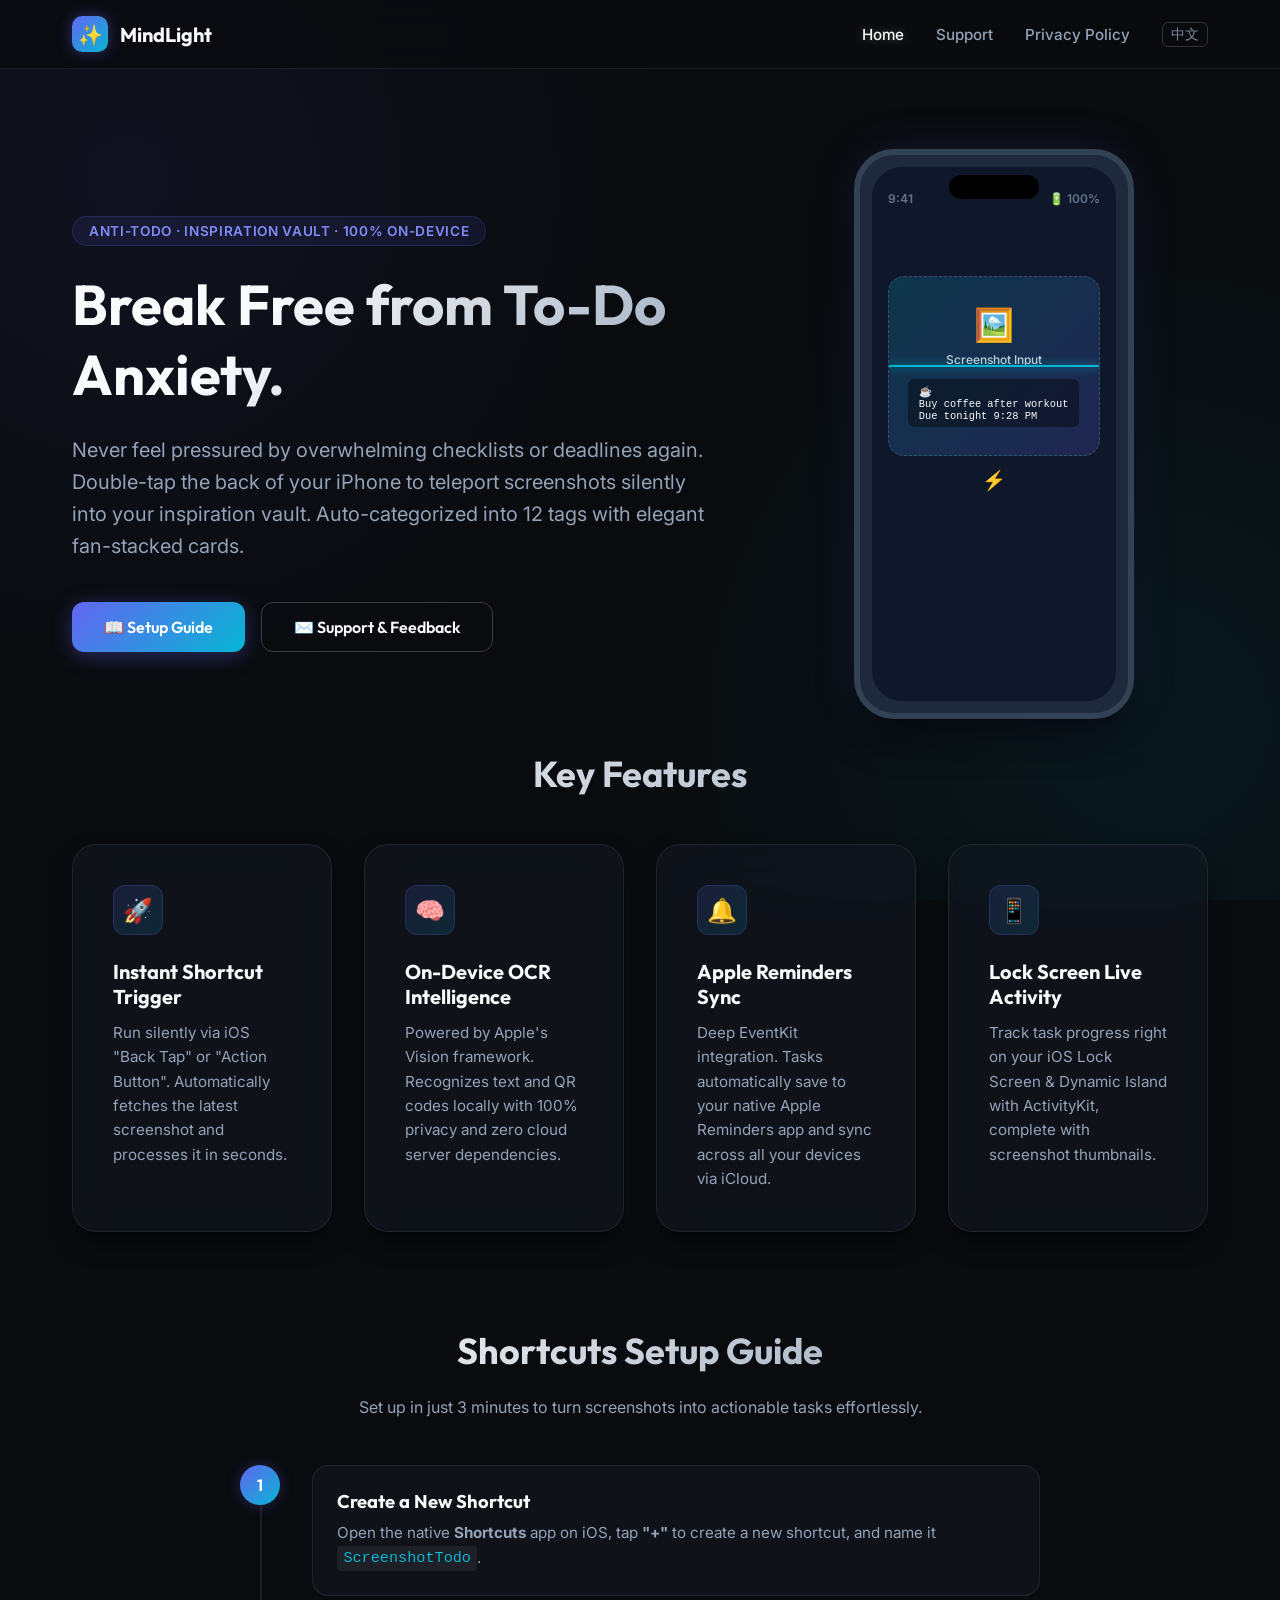
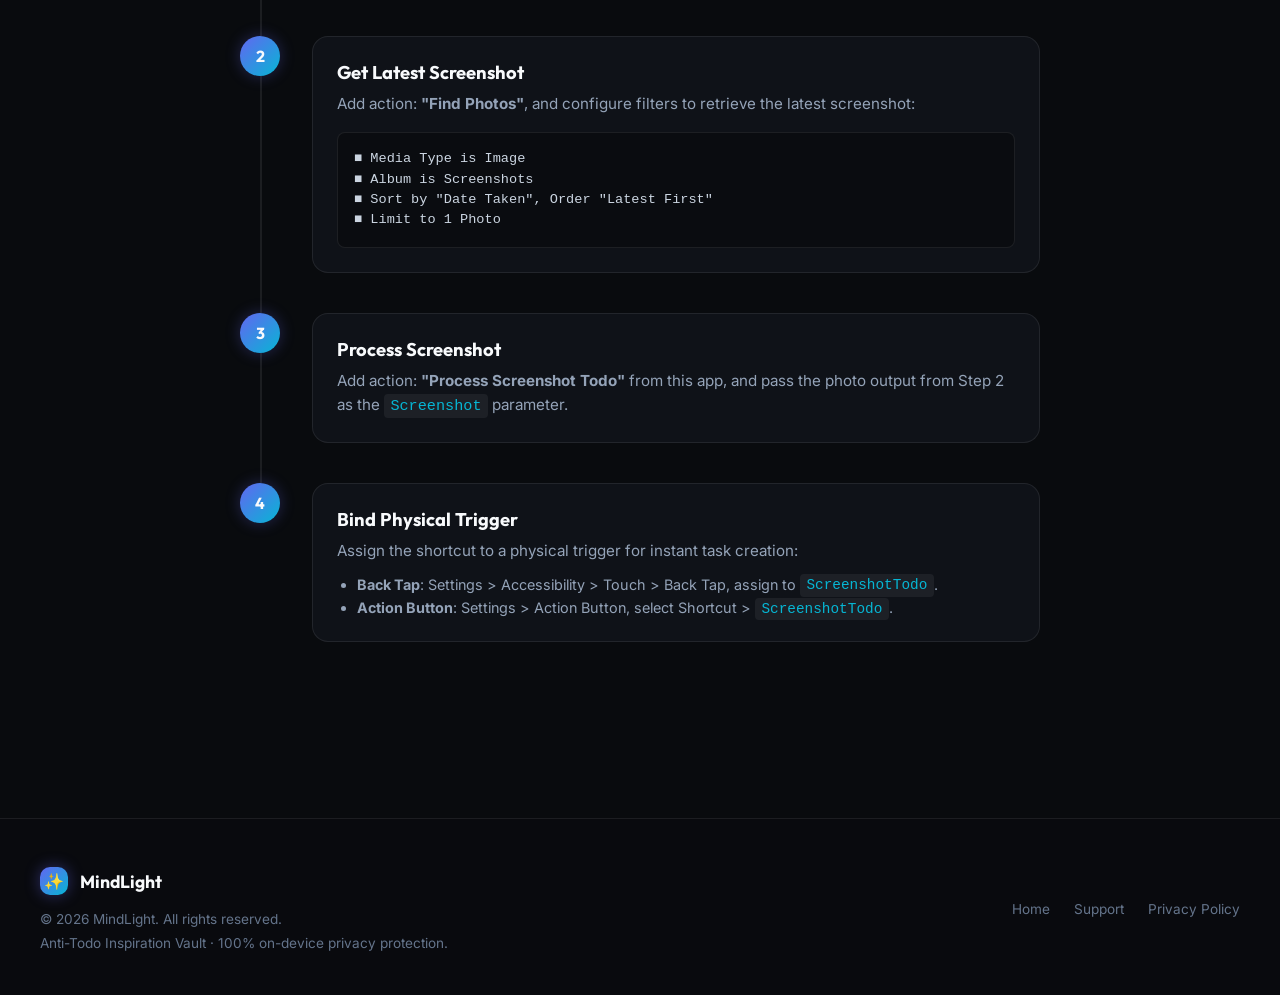
==== index_en.html @ c36dfdf9 "feat: update website branding and positioning to MindLight (心光手记) - 去待办灵感收藏软件" ====
<!DOCTYPE html>
<html lang="en">
<head>
  <meta charset="UTF-8">
  <meta name="viewport" content="width=device-width, initial-scale=1.0">
  <meta name="description" content="MindLight Official Website - An anti-todo inspiration vault for iOS. Double-tap back to capture screenshots instantly, zero deadline anxiety, 12 smart tags with fan-stacked cards, 100% private.">
  <title>MindLight - Anti-Todo Inspiration Vault</title>
  <link rel="stylesheet" href="styles.css">
</head>
<body>

  <!-- Navigation -->
  <header>
    <div class="nav-container">
      <a href="index_en.html" class="logo">
        <div class="logo-icon">✨</div>
        <span>MindLight</span>
      </a>
      <nav>
        <ul>
          <li><a href="index_en.html" class="active">Home</a></li>
          <li><a href="support_en.html">Support</a></li>
          <li><a href="privacy_en.html">Privacy Policy</a></li>
          <li><a href="index.html" style="opacity: 0.85; font-size: 0.85rem; padding: 0.2rem 0.5rem; border: 1px solid rgba(255,255,255,0.2); border-radius: 6px;">中文</a></li>
        </ul>
      </nav>
    </div>
  </header>

  <!-- Main Showcase -->
  <main>
    <section class="hero">
      <div class="hero-content">
        <div class="badge">Anti-Todo · Inspiration Vault · 100% On-Device</div>
        <h1>Break Free from To-Do Anxiety.</h1>
        <p class="hero-subtitle">
          Never feel pressured by overwhelming checklists or deadlines again. Double-tap the back of your iPhone to teleport screenshots silently into your inspiration vault. Auto-categorized into 12 tags with elegant fan-stacked cards.
        </p>
        <div class="hero-actions">
          <a href="#guide" class="btn btn-primary">📖 Setup Guide</a>
          <a href="support_en.html" class="btn btn-secondary">✉️ Support & Feedback</a>
        </div>
      </div>
      
      <!-- CSS Animated Mockup -->
      <div class="hero-visual">
        <div class="mockup-container">
          <div class="phone-screen">
            <div class="phone-island"></div>
            <div class="phone-header">
              <span>9:41</span>
              <span>🔋 100%</span>
            </div>
            
            <div class="mockup-screen-flow">
              <!-- Screenshot Box -->
              <div class="mockup-image-box">
                <span style="font-size: 2rem;">🖼️</span>
                <span style="font-size: 0.75rem; opacity: 0.8; font-weight: 500;">Screenshot Input</span>
                <div style="background: rgba(0,0,0,0.4); padding: 0.35rem 0.65rem; border-radius: 6px; font-size: 0.65rem; font-family: monospace; text-align: left; margin-top: 0.25rem;">
                  ☕️<br>Buy coffee after workout<br>Due tonight 9:28 PM
                </div>
                <div class="mockup-ocr-line"></div>
              </div>
              
              <!-- Process Transition -->
              <div style="text-align: center; color: var(--secondary); font-size: 1.2rem; margin: -0.25rem 0;">
                ⚡️
              </div>
              
              <!-- Parsed Capsule -->
              <div class="mockup-capsule">
                <div style="display: flex; justify-content: space-between; align-items: center; border-bottom: 1px solid rgba(255,255,255,0.08); padding-bottom: 0.35rem;">
                  <span style="font-weight: 600; font-size: 0.85rem; color: #fff;">☕️ Coffee Task</span>
                  <span style="background: #10b981; color: #fff; font-size: 0.6rem; padding: 0.1rem 0.35rem; border-radius: 9999px;">0/1 Done</span>
                </div>
                <div style="font-size: 0.75rem; color: var(--text-secondary); margin-top: 0.25rem;">
                  🏃 Buy coffee after workout
                </div>
                <div style="font-size: 0.65rem; color: var(--accent); margin-top: 0.25rem; display: flex; align-items: center; gap: 0.25rem;">
                  <span>⏰ Due:</span>
                  <span style="font-weight: 500;">Today 9:28 PM</span>
                </div>
                <div style="font-size: 0.6rem; color: #64748b; margin-top: 0.25rem; text-align: right;">
                  🔄 Synced to Apple Reminders
                </div>
              </div>
            </div>
          </div>
        </div>
      </div>
    </section>

    <!-- Key Features Grid -->
    <section>
      <h2>Key Features</h2>
      <div class="features-grid">
        <div class="glass-card feature-card">
          <div class="feature-icon">🚀</div>
          <h3>Instant Shortcut Trigger</h3>
          <p>Run silently via iOS "Back Tap" or "Action Button". Automatically fetches the latest screenshot and processes it in seconds.</p>
        </div>
        <div class="glass-card feature-card">
          <div class="feature-icon">🧠</div>
          <h3>On-Device OCR Intelligence</h3>
          <p>Powered by Apple's Vision framework. Recognizes text and QR codes locally with 100% privacy and zero cloud server dependencies.</p>
        </div>
        <div class="glass-card feature-card">
          <div class="feature-icon">🔔</div>
          <h3>Apple Reminders Sync</h3>
          <p>Deep EventKit integration. Tasks automatically save to your native Apple Reminders app and sync across all your devices via iCloud.</p>
        </div>
        <div class="glass-card feature-card">
          <div class="feature-icon">📱</div>
          <h3>Lock Screen Live Activity</h3>
          <p>Track task progress right on your iOS Lock Screen & Dynamic Island with ActivityKit, complete with screenshot thumbnails.</p>
        </div>
      </div>
    </section>

    <!-- Setup Guide -->
    <section id="guide" class="guide-section">
      <h2 style="margin-bottom: 1.5rem;">Shortcuts Setup Guide</h2>
      <p style="text-align: center; color: var(--text-secondary); margin-bottom: 3rem; font-size: 1rem;">
        Set up in just 3 minutes to turn screenshots into actionable tasks effortlessly.
      </p>

      <div class="guide-step">
        <div class="step-num">1</div>
        <div class="step-content">
          <h3>Create a New Shortcut</h3>
          <p>Open the native <b>Shortcuts</b> app on iOS, tap <b>"+"</b> to create a new shortcut, and name it <code>ScreenshotTodo</code>.</p>
        </div>
      </div>

      <div class="guide-step">
        <div class="step-num">2</div>
        <div class="step-content">
          <h3>Get Latest Screenshot</h3>
          <p>Add action: <b>"Find Photos"</b>, and configure filters to retrieve the latest screenshot:</p>
          <div class="guide-shortcut-code">■ Media Type is Image
■ Album is Screenshots
■ Sort by "Date Taken", Order "Latest First"
■ Limit to 1 Photo</div>
        </div>
      </div>

      <div class="guide-step">
        <div class="step-num">3</div>
        <div class="step-content">
          <h3>Process Screenshot</h3>
          <p>Add action: <b>"Process Screenshot Todo"</b> from this app, and pass the photo output from Step 2 as the <code>Screenshot</code> parameter.</p>
        </div>
      </div>

      <div class="guide-step">
        <div class="step-num">4</div>
        <div class="step-content">
          <h3>Bind Physical Trigger</h3>
          <p>Assign the shortcut to a physical trigger for instant task creation:</p>
          <ul style="margin-top: 0.75rem; padding-left: 1.25rem; color: var(--text-secondary); font-size: 0.9rem;">
            <li style="margin-bottom: 0.35rem;"><b>Back Tap</b>: Settings > Accessibility > Touch > Back Tap, assign to <code>ScreenshotTodo</code>.</li>
            <li><b>Action Button</b>: Settings > Action Button, select Shortcut > <code>ScreenshotTodo</code>.</li>
          </ul>
        </div>
      </div>
    </section>
  </main>

  <!-- Footer -->
  <footer>
    <div class="footer-content">
      <div class="footer-info">
        <div class="logo" style="margin-bottom: 0.5rem;">
          <div class="logo-icon" style="width:28px; height:28px; font-size: 1rem;">✨</div>
          <span style="font-size: 1.1rem;">MindLight</span>
        </div>
        <p>© 2026 MindLight. All rights reserved.</p>
        <p>Anti-Todo Inspiration Vault · 100% on-device privacy protection.</p>
      </div>
      <div class="footer-links">
        <a href="index_en.html">Home</a>
        <a href="support_en.html">Support</a>
        <a href="privacy_en.html">Privacy Policy</a>
      </div>
    </div>
  </footer>

  <script src="app.js"></script>
</body>
</html>
---- styles.css ----
@import url('https://fonts.googleapis.com/css2?family=Inter:wght@300;400;500;600;700&family=Outfit:wght@400;500;600;700;800&display=swap');

:root {
  /* Color Palette */
  --bg-main: #090b0e;
  --bg-card: rgba(20, 24, 33, 0.6);
  --bg-card-hover: rgba(28, 33, 45, 0.7);
  --border-light: rgba(255, 255, 255, 0.08);
  --border-focus: rgba(99, 102, 241, 0.5);
  
  --primary: #6366f1; /* Indigo */
  --primary-glow: rgba(99, 102, 241, 0.15);
  --secondary: #06b6d4; /* Cyan */
  --accent: #d946ef; /* Pink */
  
  --text-primary: #f8fafc;
  --text-secondary: #94a3b8;
  --text-muted: #64748b;
  
  --shadow-sm: 0 2px 8px -2px rgba(0, 0, 0, 0.5);
  --shadow-md: 0 12px 24px -4px rgba(0, 0, 0, 0.6);
  --shadow-lg: 0 20px 40px -8px rgba(0, 0, 0, 0.8), 0 0 50px -10px rgba(99, 102, 241, 0.25);
  
  --transition-fast: 0.2s cubic-bezier(0.16, 1, 0.3, 1);
  --transition-normal: 0.3s cubic-bezier(0.16, 1, 0.3, 1);
  --transition-slow: 0.5s cubic-bezier(0.16, 1, 0.3, 1);

  --font-display: 'Outfit', -apple-system, BlinkMacSystemFont, "Segoe UI", Roboto, sans-serif;
  --font-body: 'Inter', -apple-system, BlinkMacSystemFont, "Segoe UI", Roboto, sans-serif;
}

/* Reset & Base Styles */
* {
  box-sizing: border-box;
  margin: 0;
  padding: 0;
}

html {
  scroll-behavior: smooth;
  background-color: var(--bg-main);
  color: var(--text-primary);
  font-family: var(--font-body);
  -webkit-font-smoothing: antialiased;
}

body {
  min-height: 100vh;
  display: flex;
  flex-direction: column;
  background-image: 
    radial-gradient(circle at 10% 20%, rgba(99, 102, 241, 0.08) 0%, transparent 40%),
    radial-gradient(circle at 90% 80%, rgba(6, 182, 212, 0.08) 0%, transparent 40%);
  background-attachment: fixed;
  overflow-x: hidden;
}

/* Navigation Header */
header {
  position: sticky;
  top: 0;
  z-index: 100;
  background: rgba(9, 11, 14, 0.7);
  backdrop-filter: blur(12px);
  -webkit-backdrop-filter: blur(12px);
  border-bottom: 1px solid var(--border-light);
}

.nav-container {
  max-width: 1200px;
  margin: 0 auto;
  padding: 1rem 2rem;
  display: flex;
  justify-content: space-between;
  align-items: center;
}

.logo {
  display: flex;
  align-items: center;
  gap: 0.75rem;
  font-family: var(--font-display);
  font-weight: 700;
  font-size: 1.25rem;
  color: var(--text-primary);
  text-decoration: none;
  transition: transform var(--transition-fast);
}

.logo:hover {
  transform: scale(1.02);
}

.logo-icon {
  width: 36px;
  height: 36px;
  border-radius: 10px;
  background: linear-gradient(135deg, var(--primary), var(--secondary));
  display: flex;
  align-items: center;
  justify-content: center;
  font-size: 1.25rem;
  box-shadow: 0 0 15px rgba(99, 102, 241, 0.4);
}

nav ul {
  display: flex;
  list-style: none;
  gap: 2rem;
}

nav a {
  color: var(--text-secondary);
  text-decoration: none;
  font-weight: 500;
  font-size: 0.95rem;
  transition: color var(--transition-fast);
}

nav a:hover, nav a.active {
  color: var(--text-primary);
  text-shadow: 0 0 10px rgba(255, 255, 255, 0.3);
}

/* Main Content Container */
main {
  flex: 1;
  width: 100%;
  max-width: 1200px;
  margin: 0 auto;
  padding: 3rem 2rem 5rem;
}

/* Typography & Layouts */
h1, h2, h3, h4 {
  font-family: var(--font-display);
  font-weight: 700;
  line-height: 1.25;
}

h1 {
  font-size: 3.5rem;
  background: linear-gradient(135deg, var(--text-primary) 30%, var(--text-secondary) 100%);
  -webkit-background-clip: text;
  -webkit-text-fill-color: transparent;
  margin-bottom: 1.5rem;
}

h2 {
  font-size: 2.25rem;
  text-align: center;
  margin-bottom: 3rem;
  background: linear-gradient(135deg, #fff 0%, var(--text-secondary) 100%);
  -webkit-background-clip: text;
  -webkit-text-fill-color: transparent;
}

/* Glassmorphism Card Style */
.glass-card {
  background: var(--bg-card);
  backdrop-filter: blur(16px) saturate(180%);
  -webkit-backdrop-filter: blur(16px) saturate(180%);
  border: 1px solid var(--border-light);
  border-radius: 24px;
  padding: 2.5rem;
  box-shadow: var(--shadow-md);
  transition: transform var(--transition-normal), border-color var(--transition-normal), box-shadow var(--transition-normal);
}

.glass-card:hover {
  transform: translateY(-4px);
  border-color: rgba(255, 255, 255, 0.15);
  background: var(--bg-card-hover);
  box-shadow: 0 15px 30px -10px rgba(0,0,0,0.7), 0 0 25px -5px rgba(99, 102, 241, 0.1);
}

/* Button Styles */
.btn {
  display: inline-flex;
  align-items: center;
  justify-content: center;
  gap: 0.5rem;
  padding: 0.875rem 2rem;
  border-radius: 12px;
  font-family: var(--font-display);
  font-weight: 600;
  font-size: 1rem;
  text-decoration: none;
  cursor: pointer;
  transition: all var(--transition-fast);
}

.btn-primary {
  background: linear-gradient(135deg, var(--primary), var(--secondary));
  color: #fff;
  border: none;
  box-shadow: 0 4px 20px rgba(99, 102, 241, 0.35);
}

.btn-primary:hover {
  transform: translateY(-2px);
  box-shadow: 0 6px 25px rgba(99, 102, 241, 0.5);
  opacity: 0.95;
}

.btn-secondary {
  background: transparent;
  color: var(--text-primary);
  border: 1px solid rgba(255, 255, 255, 0.2);
}

.btn-secondary:hover {
  background: rgba(255, 255, 255, 0.05);
  border-color: var(--text-primary);
  transform: translateY(-2px);
}

/* Hero Section */
.hero {
  display: grid;
  grid-template-columns: 1.2fr 0.8fr;
  gap: 4rem;
  align-items: center;
  min-height: 70vh;
  padding: 2rem 0;
}

.hero-content {
  display: flex;
  flex-direction: column;
  align-items: flex-start;
}

.badge {
  background: rgba(99, 102, 241, 0.1);
  color: #818cf8;
  border: 1px solid rgba(99, 102, 241, 0.2);
  padding: 0.35rem 1rem;
  border-radius: 9999px;
  font-size: 0.85rem;
  font-weight: 600;
  margin-bottom: 1.5rem;
  letter-spacing: 0.05em;
  text-transform: uppercase;
}

.hero-subtitle {
  font-size: 1.25rem;
  color: var(--text-secondary);
  line-height: 1.6;
  margin-bottom: 2.5rem;
}

.hero-actions {
  display: flex;
  gap: 1rem;
}

/* Mockup Animation Visual */
.hero-visual {
  position: relative;
  display: flex;
  justify-content: center;
  align-items: center;
}

.mockup-container {
  width: 280px;
  height: 570px;
  border-radius: 40px;
  background: #1e293b;
  border: 6px solid #334155;
  box-shadow: var(--shadow-lg);
  position: relative;
  overflow: hidden;
  padding: 12px;
}

/* Dynamic CSS screenshot flow animation */
.phone-screen {
  width: 100%;
  height: 100%;
  border-radius: 30px;
  background: #0f172a;
  position: relative;
  display: flex;
  flex-direction: column;
  padding: 1.5rem 1rem;
  overflow: hidden;
}

.phone-header {
  height: 20px;
  display: flex;
  justify-content: space-between;
  font-size: 0.75rem;
  color: #64748b;
  font-weight: 600;
  margin-bottom: 1.5rem;
}

.phone-island {
  position: absolute;
  top: 8px;
  left: 50%;
  transform: translateX(-50%);
  width: 90px;
  height: 24px;
  background: #000;
  border-radius: 12px;
}

/* Animation Showcase inside Mockup */
.mockup-screen-flow {
  flex: 1;
  display: flex;
  flex-direction: column;
  gap: 1rem;
  justify-content: center;
}

.mockup-image-box {
  border-radius: 16px;
  height: 180px;
  background: linear-gradient(135deg, rgba(6, 182, 212, 0.2), rgba(99, 102, 241, 0.2));
  border: 1px dashed rgba(255,255,255,0.15);
  display: flex;
  align-items: center;
  justify-content: center;
  flex-direction: column;
  gap: 0.5rem;
  position: relative;
  overflow: hidden;
}

.mockup-image-box::before {
  content: '';
  position: absolute;
  top: 0;
  left: -100%;
  width: 100%;
  height: 100%;
  background: linear-gradient(90deg, transparent, rgba(255,255,255,0.1), transparent);
  animation: scanning 3s infinite;
}

.mockup-ocr-line {
  position: absolute;
  left: 0;
  right: 0;
  height: 2px;
  background: var(--secondary);
  box-shadow: 0 0 10px var(--secondary);
  animation: scanLine 3s infinite;
}

.mockup-capsule {
  background: rgba(255,255,255,0.05);
  border: 1px solid rgba(255,255,255,0.1);
  border-radius: 16px;
  padding: 1rem;
  display: flex;
  flex-direction: column;
  gap: 0.5rem;
  opacity: 0;
  transform: translateY(10px);
  animation: showCapsule 6s infinite;
}

/* Feature Grid */
.features-grid {
  display: grid;
  grid-template-columns: repeat(auto-fit, minmax(260px, 1fr));
  gap: 2rem;
  margin-bottom: 6rem;
}

.feature-card {
  text-align: left;
}

.feature-icon {
  width: 50px;
  height: 50px;
  border-radius: 12px;
  background: linear-gradient(135deg, rgba(99, 102, 241, 0.15), rgba(6, 182, 212, 0.15));
  border: 1px solid rgba(99, 102, 241, 0.2);
  display: flex;
  align-items: center;
  justify-content: center;
  font-size: 1.5rem;
  margin-bottom: 1.5rem;
  color: #818cf8;
}

.feature-card h3 {
  margin-bottom: 0.75rem;
  font-size: 1.25rem;
}

.feature-card p {
  color: var(--text-secondary);
  line-height: 1.6;
  font-size: 0.95rem;
}

/* Guide Section */
.guide-section {
  max-width: 800px;
  margin: 0 auto 6rem;
}

.guide-step {
  display: flex;
  gap: 2rem;
  margin-bottom: 2.5rem;
  position: relative;
}

.guide-step::before {
  content: '';
  position: absolute;
  top: 40px;
  left: 20px;
  bottom: -40px;
  width: 2px;
  background: var(--border-light);
}

.guide-step:last-child::before {
  display: none;
}

.step-num {
  width: 40px;
  height: 40px;
  border-radius: 50%;
  background: linear-gradient(135deg, var(--primary), var(--secondary));
  font-family: var(--font-display);
  font-weight: 700;
  display: flex;
  align-items: center;
  justify-content: center;
  flex-shrink: 0;
  box-shadow: 0 0 15px rgba(99, 102, 241, 0.3);
}

.step-content {
  background: var(--bg-card);
  border: 1px solid var(--border-light);
  border-radius: 16px;
  padding: 1.5rem;
  width: 100%;
}

.step-content h3 {
  font-size: 1.15rem;
  margin-bottom: 0.5rem;
  color: var(--text-primary);
}

.step-content p {
  color: var(--text-secondary);
  line-height: 1.6;
  font-size: 0.95rem;
}

.step-content code {
  font-family: monospace;
  background: rgba(255,255,255,0.06);
  padding: 0.2rem 0.4rem;
  border-radius: 4px;
  color: var(--secondary);
}

.guide-shortcut-code {
  margin-top: 1rem;
  background: rgba(0,0,0,0.3) !important;
  border: 1px solid var(--border-light);
  border-radius: 8px;
  padding: 1rem;
  font-family: monospace;
  font-size: 0.85rem;
  color: #cbd5e1;
  white-space: pre-wrap;
  line-height: 1.5;
}

/* Feedback/Support Form styling */
.support-container {
  max-width: 650px;
  margin: 0 auto;
}

.form-group {
  margin-bottom: 1.5rem;
  display: flex;
  flex-direction: column;
  gap: 0.5rem;
  text-align: left;
}

.form-group label {
  font-weight: 500;
  font-size: 0.9rem;
  color: var(--text-secondary);
}

.form-control {
  width: 100%;
  padding: 0.85rem 1rem;
  border-radius: 10px;
  border: 1px solid var(--border-light);
  background: rgba(0, 0, 0, 0.2);
  color: var(--text-primary);
  font-family: var(--font-body);
  font-size: 0.95rem;
  transition: all var(--transition-fast);
}

.form-control:focus {
  outline: none;
  border-color: var(--primary);
  box-shadow: 0 0 0 3px rgba(99, 102, 241, 0.15);
  background: rgba(0, 0, 0, 0.4);
}

select.form-control option {
  background-color: #0f172a;
  color: var(--text-primary);
}

textarea.form-control {
  resize: vertical;
  min-height: 120px;
}

.file-dropzone {
  border: 2px dashed var(--border-light);
  border-radius: 12px;
  padding: 2rem;
  text-align: center;
  cursor: pointer;
  background: rgba(255,255,255,0.01);
  transition: all var(--transition-fast);
  display: flex;
  flex-direction: column;
  align-items: center;
  gap: 0.5rem;
}

.file-dropzone:hover, .file-dropzone.dragover {
  border-color: var(--primary);
  background: rgba(99, 102, 241, 0.02);
}

.file-dropzone svg {
  color: var(--text-secondary);
}

.preview-container {
  display: flex;
  flex-wrap: wrap;
  gap: 1rem;
  margin-top: 1rem;
}

.preview-item {
  position: relative;
  width: 80px;
  height: 80px;
  border-radius: 8px;
  overflow: hidden;
  border: 1px solid var(--border-light);
}

.preview-item img {
  width: 100%;
  height: 100%;
  object-fit: cover;
}

.preview-item-remove {
  position: absolute;
  top: 2px;
  right: 2px;
  background: rgba(0,0,0,0.6);
  border-radius: 50%;
  width: 18px;
  height: 18px;
  display: flex;
  align-items: center;
  justify-content: center;
  cursor: pointer;
  font-size: 10px;
}

/* Privacy Policy Layout */
.privacy-container {
  max-width: 800px;
  margin: 0 auto;
  line-height: 1.8;
  color: var(--text-secondary);
}

.privacy-card h3 {
  margin-top: 2rem;
  margin-bottom: 0.75rem;
  color: var(--text-primary);
  font-size: 1.25rem;
}

.privacy-card p {
  margin-bottom: 1rem;
}

.privacy-card ul {
  list-style-type: disc;
  padding-left: 1.5rem;
  margin-bottom: 1.5rem;
}

.privacy-card li {
  margin-bottom: 0.5rem;
}

/* Footer Section */
footer {
  border-top: 1px solid var(--border-light);
  padding: 3rem 2rem;
  background: rgba(9,11,14,0.8);
}

.footer-content {
  max-width: 1200px;
  margin: 0 auto;
  display: flex;
  justify-content: space-between;
  align-items: center;
  flex-wrap: wrap;
  gap: 1.5rem;
}

.footer-info {
  display: flex;
  flex-direction: column;
  gap: 0.5rem;
}

.footer-info p {
  color: var(--text-muted);
  font-size: 0.85rem;
}

.footer-links {
  display: flex;
  gap: 1.5rem;
}

.footer-links a {
  color: var(--text-muted);
  text-decoration: none;
  font-size: 0.85rem;
  transition: color var(--transition-fast);
}

.footer-links a:hover {
  color: var(--text-primary);
}

/* Modal Popup Dialog (Success State) */
.modal-overlay {
  position: fixed;
  top: 0;
  left: 0;
  right: 0;
  bottom: 0;
  background: rgba(0, 0, 0, 0.7);
  backdrop-filter: blur(8px);
  z-index: 1000;
  display: none;
  align-items: center;
  justify-content: center;
  opacity: 0;
  transition: opacity var(--transition-normal);
}

.modal-overlay.active {
  display: flex;
  opacity: 1;
}

.modal-content {
  max-width: 500px;
  width: 90%;
  text-align: center;
  background: #0f172a;
  border: 1px solid var(--border-light);
  box-shadow: var(--shadow-lg);
  border-radius: 24px;
  padding: 2.5rem;
  transform: translateY(20px);
  transition: transform var(--transition-normal);
}

.modal-overlay.active .modal-content {
  transform: translateY(0);
}

.modal-icon {
  width: 60px;
  height: 60px;
  border-radius: 50%;
  background: rgba(16, 185, 129, 0.1);
  color: #10b981;
  display: flex;
  align-items: center;
  justify-content: center;
  font-size: 2rem;
  margin: 0 auto 1.5rem;
  box-shadow: 0 0 15px rgba(16, 185, 129, 0.2);
}

.modal-content h3 {
  font-size: 1.5rem;
  margin-bottom: 0.75rem;
}

.modal-content p {
  color: var(--text-secondary);
  font-size: 0.95rem;
  line-height: 1.6;
  margin-bottom: 1.5rem;
}

.modal-actions {
  display: flex;
  flex-direction: column;
  gap: 0.75rem;
}

/* Custom Notification Toast */
.toast {
  position: fixed;
  bottom: 2rem;
  right: 2rem;
  background: var(--bg-card);
  border: 1px solid var(--border-light);
  backdrop-filter: blur(12px);
  border-radius: 12px;
  padding: 1rem 1.5rem;
  display: flex;
  align-items: center;
  gap: 0.75rem;
  box-shadow: var(--shadow-md);
  z-index: 2000;
  transform: translateY(100px);
  opacity: 0;
  transition: all var(--transition-normal);
}

.toast.active {
  transform: translateY(0);
  opacity: 1;
}

.toast-icon {
  color: var(--secondary);
  font-size: 1.25rem;
}

.toast-content {
  font-size: 0.9rem;
  font-weight: 500;
}

/* Animations */
@keyframes scanning {
  0% { left: -100%; }
  50% { left: 100%; }
  100% { left: 100%; }
}

@keyframes scanLine {
  0% { top: 0px; opacity: 1; }
  50% { top: 180px; opacity: 1; }
  51% { top: 180px; opacity: 0; }
  100% { top: 0px; opacity: 0; }
}

@keyframes showCapsule {
  0%, 45% { opacity: 0; transform: translateY(10px); }
  55%, 90% { opacity: 1; transform: translateY(0); }
  95%, 100% { opacity: 0; transform: translateY(-10px); }
}

/* Responsive Breakpoints */
@media (max-width: 900px) {
  .hero {
    grid-template-columns: 1fr;
    text-align: center;
    gap: 3rem;
  }
  .hero-content {
    align-items: center;
  }
  h1 {
    font-size: 2.75rem;
  }
  .hero-actions {
    justify-content: center;
  }
  .hero-visual {
    order: -1;
  }
  .guide-step {
    flex-direction: column;
    gap: 1rem;
  }
  .guide-step::before {
    left: 20px;
    top: 40px;
    bottom: -20px;
  }
}

@media (max-width: 600px) {
  main {
    padding: 2rem 1rem 4rem;
  }
  .nav-container {
    padding: 1rem;
  }
  nav ul {
    gap: 1rem;
  }
  h1 {
    font-size: 2.25rem;
  }
  .hero-actions {
    flex-direction: column;
    width: 100%;
  }
  .btn {
    width: 100%;
  }
  .glass-card {
    padding: 1.5rem;
  }
  .footer-content {
    flex-direction: column;
    text-align: center;
  }
}
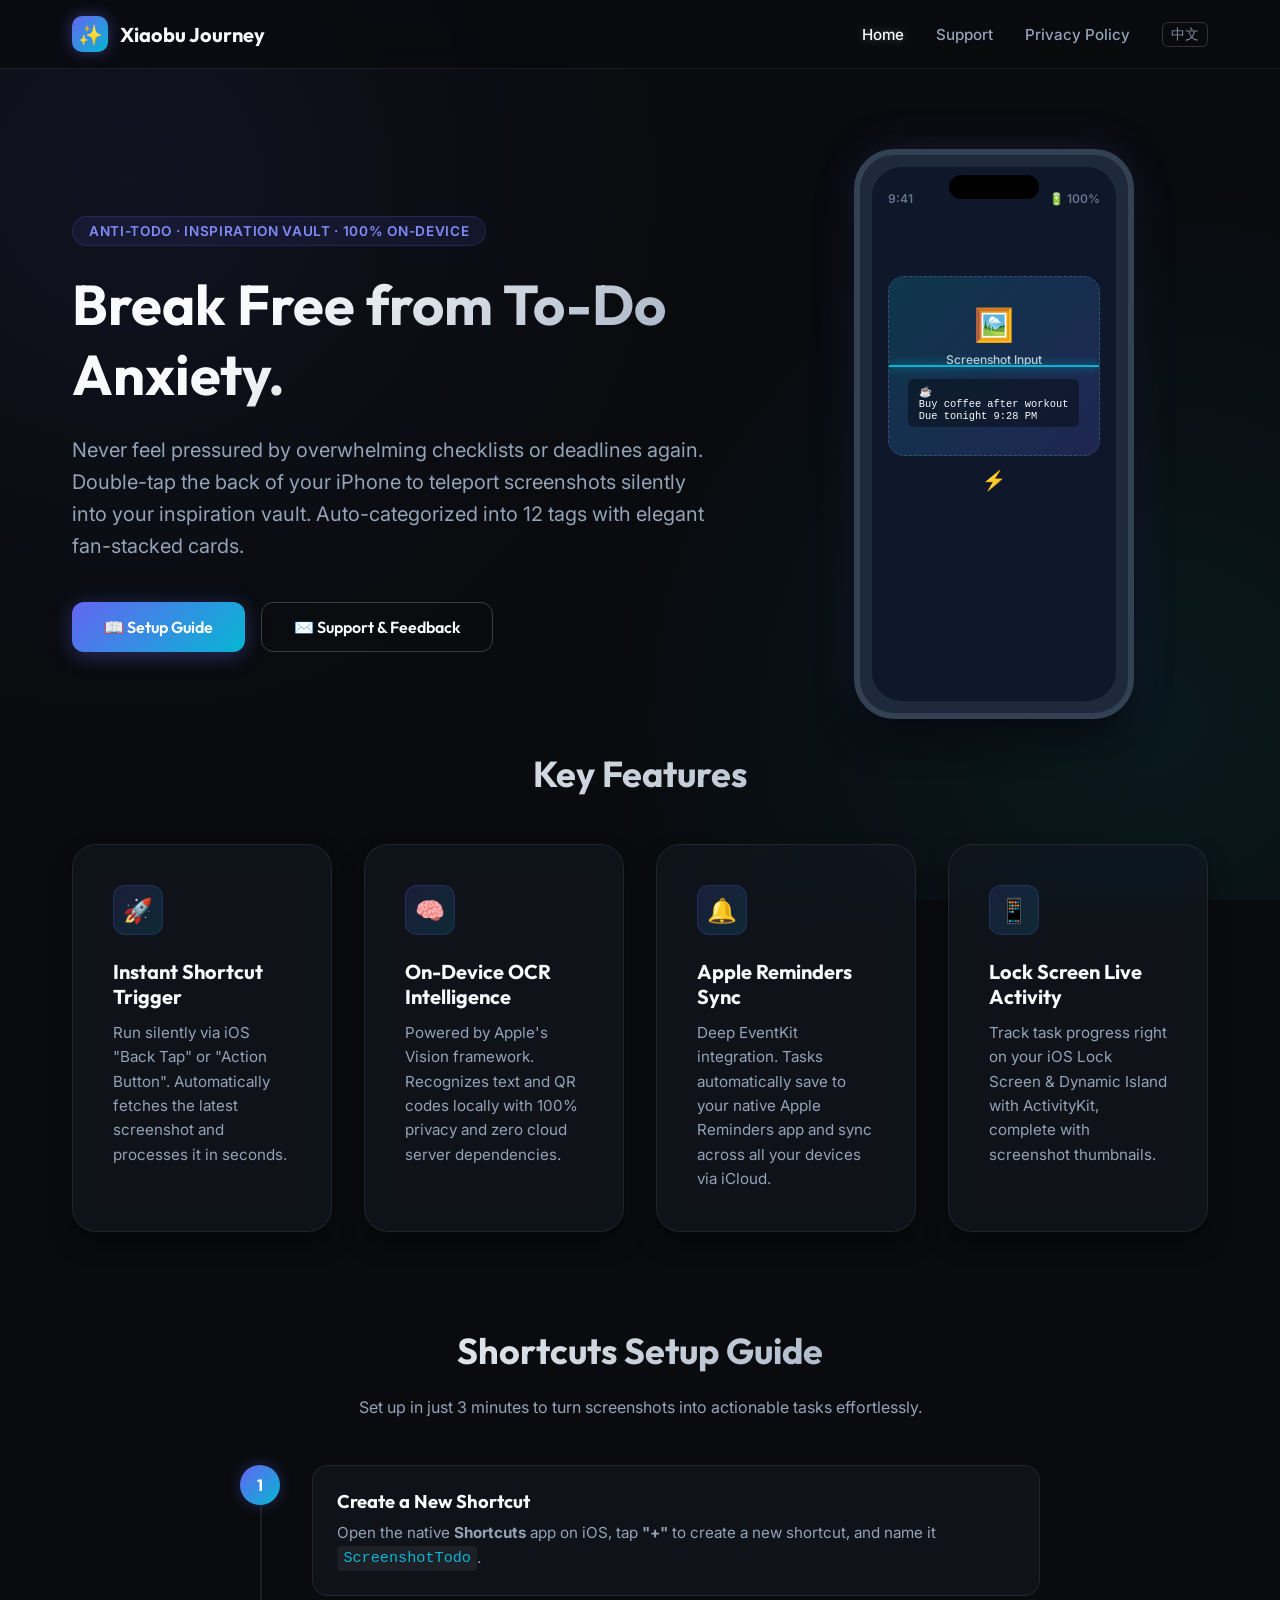
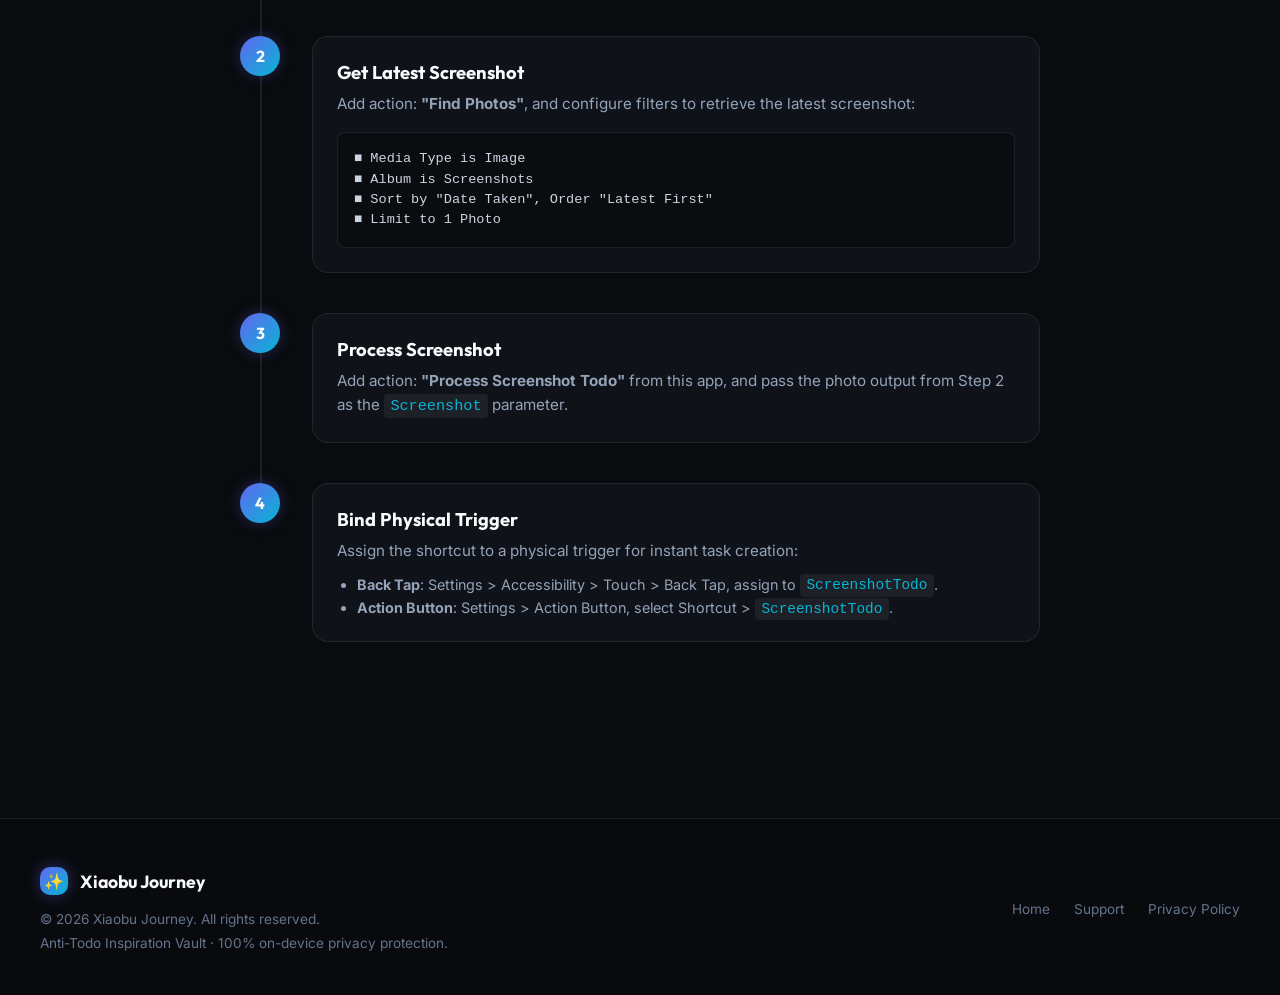
==== commit 4f215929: "feat: update app brand and name to 小布Journey (Xiaobu Journey)" ====
--- a/index_en.html
+++ b/index_en.html
@@ -3,8 +3,8 @@
 <head>
   <meta charset="UTF-8">
   <meta name="viewport" content="width=device-width, initial-scale=1.0">
-  <meta name="description" content="MindLight Official Website - An anti-todo inspiration vault for iOS. Double-tap back to capture screenshots instantly, zero deadline anxiety, 12 smart tags with fan-stacked cards, 100% private.">
-  <title>MindLight - Anti-Todo Inspiration Vault</title>
+  <meta name="description" content="Xiaobu Journey Official Website - An anti-todo inspiration vault for iOS. Double-tap back to capture screenshots instantly, zero deadline anxiety, 12 smart tags with fan-stacked cards, 100% private.">
+  <title>Xiaobu Journey - Anti-Todo Inspiration Vault</title>
   <link rel="stylesheet" href="styles.css">
 </head>
 <body>
@@ -14,7 +14,7 @@
     <div class="nav-container">
       <a href="index_en.html" class="logo">
         <div class="logo-icon">✨</div>
-        <span>MindLight</span>
+        <span>Xiaobu Journey</span>
       </a>
       <nav>
         <ul>
@@ -173,9 +173,9 @@
       <div class="footer-info">
         <div class="logo" style="margin-bottom: 0.5rem;">
           <div class="logo-icon" style="width:28px; height:28px; font-size: 1rem;">✨</div>
-          <span style="font-size: 1.1rem;">MindLight</span>
+          <span style="font-size: 1.1rem;">Xiaobu Journey</span>
         </div>
-        <p>© 2026 MindLight. All rights reserved.</p>
+        <p>© 2026 Xiaobu Journey. All rights reserved.</p>
         <p>Anti-Todo Inspiration Vault · 100% on-device privacy protection.</p>
       </div>
       <div class="footer-links">
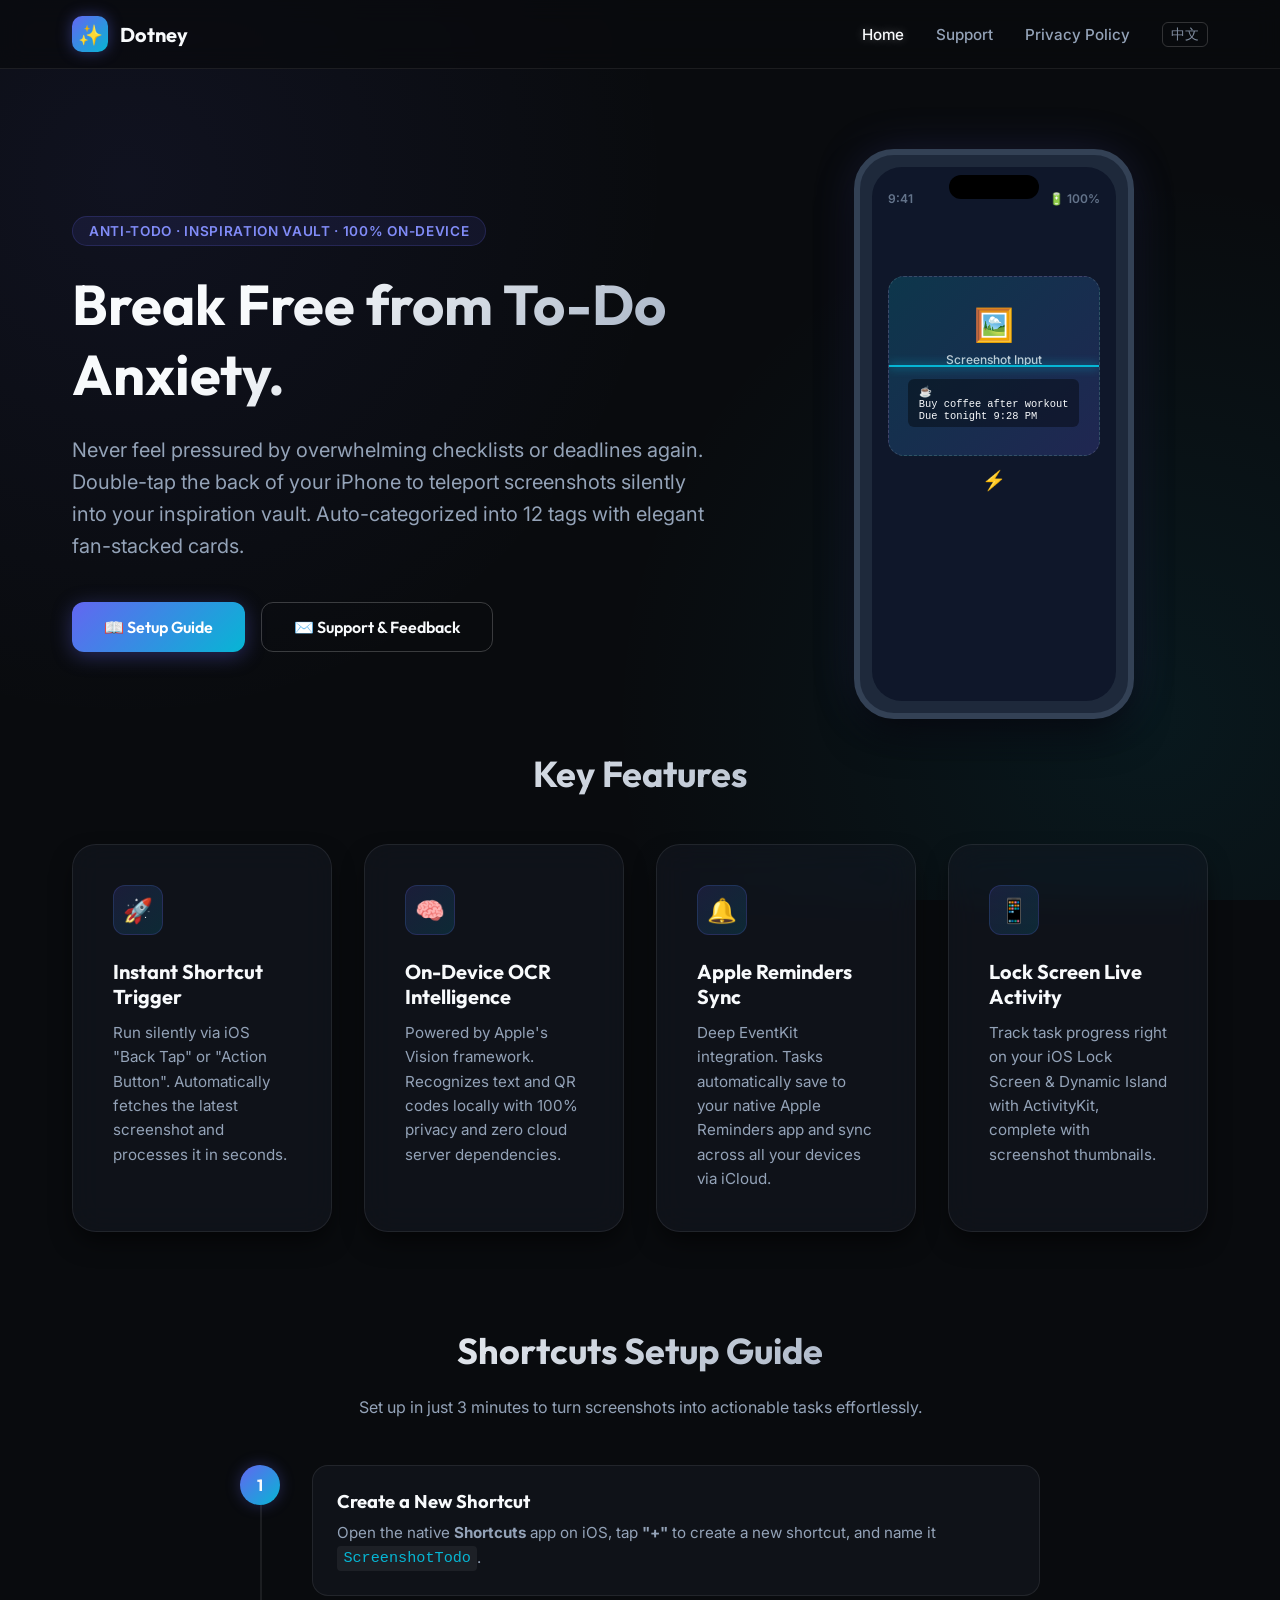
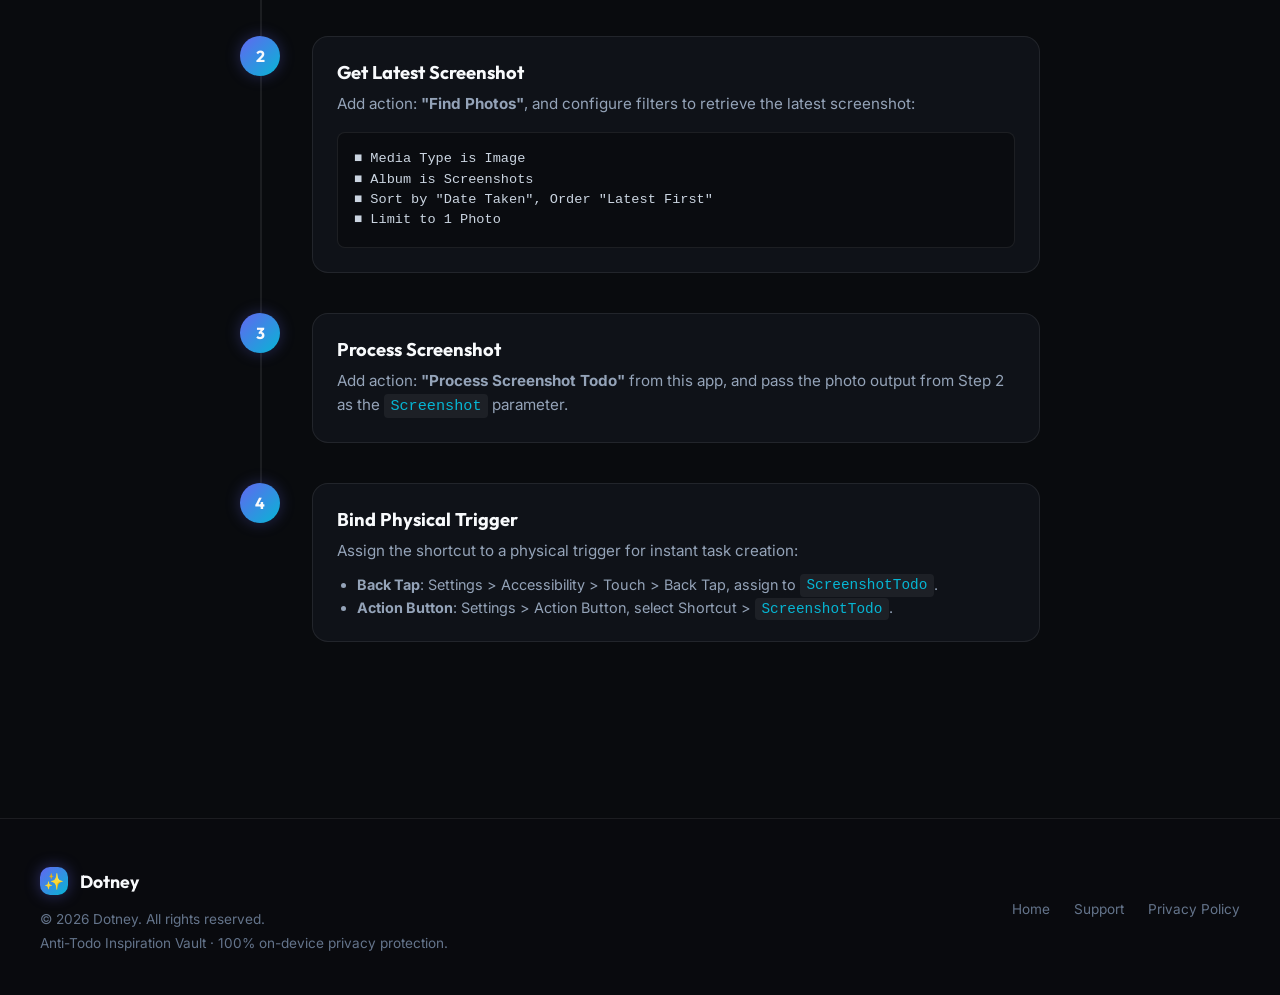
==== commit 1797b12c: "Update app branding to Dotney" ====
--- a/index_en.html
+++ b/index_en.html
@@ -3,8 +3,8 @@
 <head>
   <meta charset="UTF-8">
   <meta name="viewport" content="width=device-width, initial-scale=1.0">
-  <meta name="description" content="Xiaobu Journey Official Website - An anti-todo inspiration vault for iOS. Double-tap back to capture screenshots instantly, zero deadline anxiety, 12 smart tags with fan-stacked cards, 100% private.">
-  <title>Xiaobu Journey - Anti-Todo Inspiration Vault</title>
+  <meta name="description" content="Dotney Official Website - An anti-todo inspiration vault for iOS. Double-tap back to capture screenshots instantly, zero deadline anxiety, 12 smart tags with fan-stacked cards, 100% private.">
+  <title>Dotney - Anti-Todo Inspiration Vault</title>
   <link rel="stylesheet" href="styles.css">
 </head>
 <body>
@@ -14,7 +14,7 @@
     <div class="nav-container">
       <a href="index_en.html" class="logo">
         <div class="logo-icon">✨</div>
-        <span>Xiaobu Journey</span>
+        <span>Dotney</span>
       </a>
       <nav>
         <ul>
@@ -173,9 +173,9 @@
       <div class="footer-info">
         <div class="logo" style="margin-bottom: 0.5rem;">
           <div class="logo-icon" style="width:28px; height:28px; font-size: 1rem;">✨</div>
-          <span style="font-size: 1.1rem;">Xiaobu Journey</span>
+          <span style="font-size: 1.1rem;">Dotney</span>
         </div>
-        <p>© 2026 Xiaobu Journey. All rights reserved.</p>
+        <p>© 2026 Dotney. All rights reserved.</p>
         <p>Anti-Todo Inspiration Vault · 100% on-device privacy protection.</p>
       </div>
       <div class="footer-links">
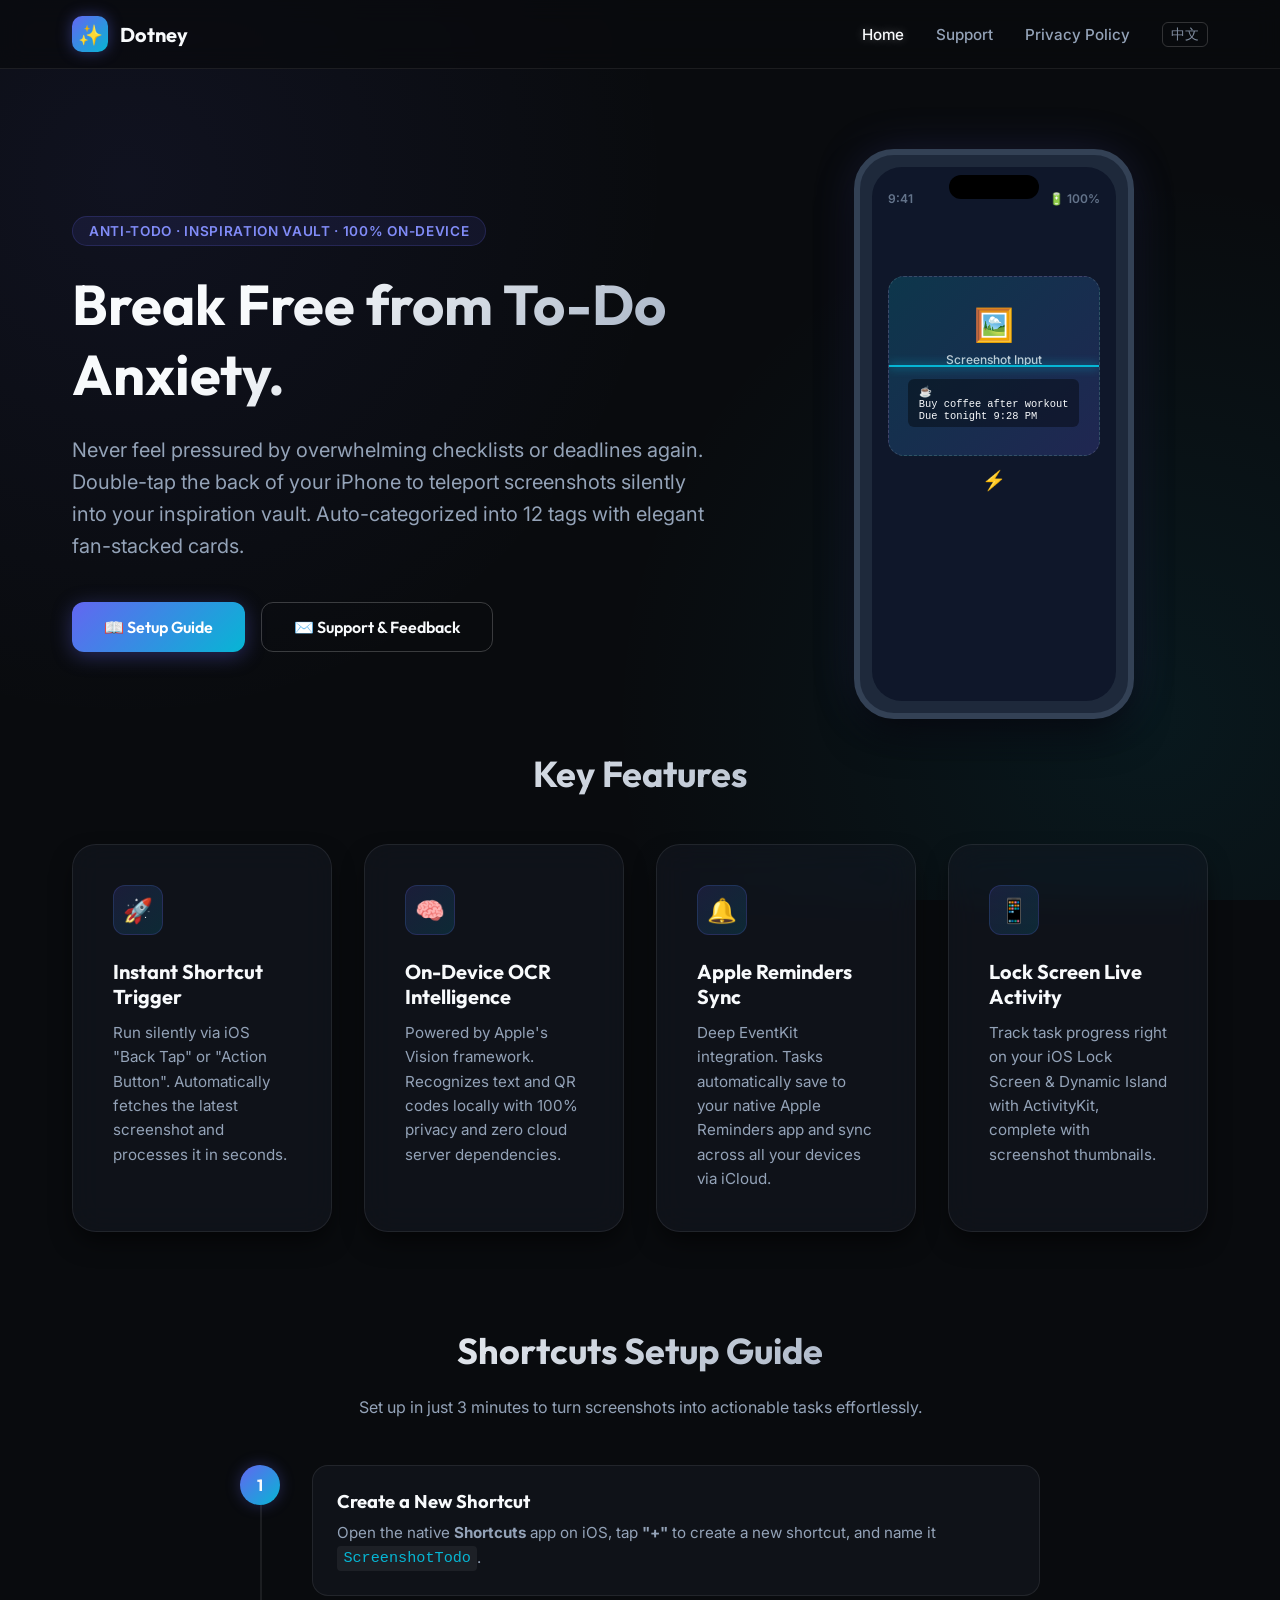
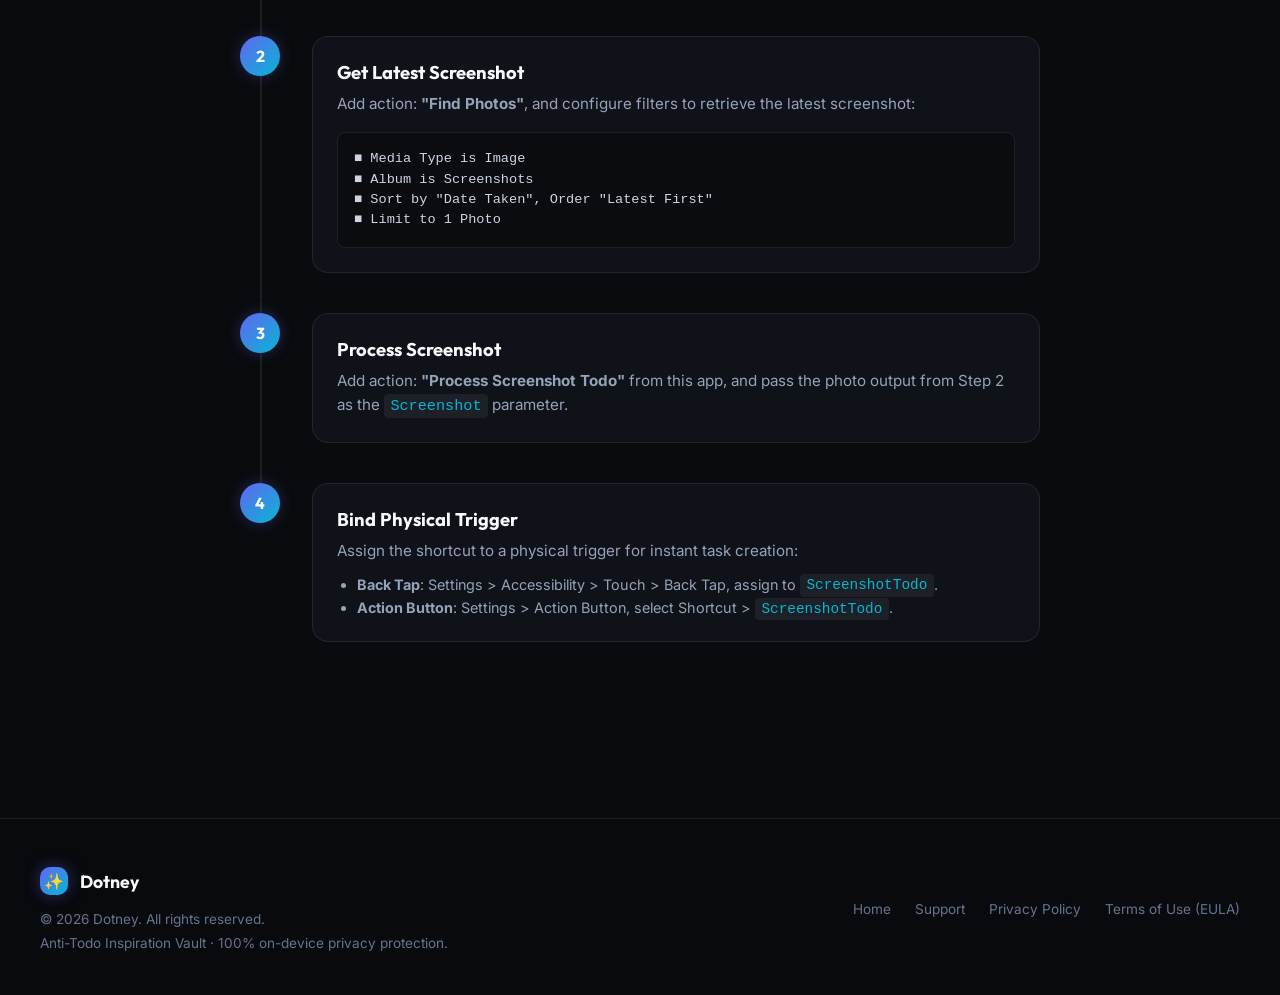
==== commit 9bbf08a0: "docs: add Terms of Use (EULA) pages and navigation links" ====
--- a/index_en.html
+++ b/index_en.html
@@ -182,6 +182,7 @@
         <a href="index_en.html">Home</a>
         <a href="support_en.html">Support</a>
         <a href="privacy_en.html">Privacy Policy</a>
+        <a href="terms_en.html">Terms of Use (EULA)</a>
       </div>
     </div>
   </footer>
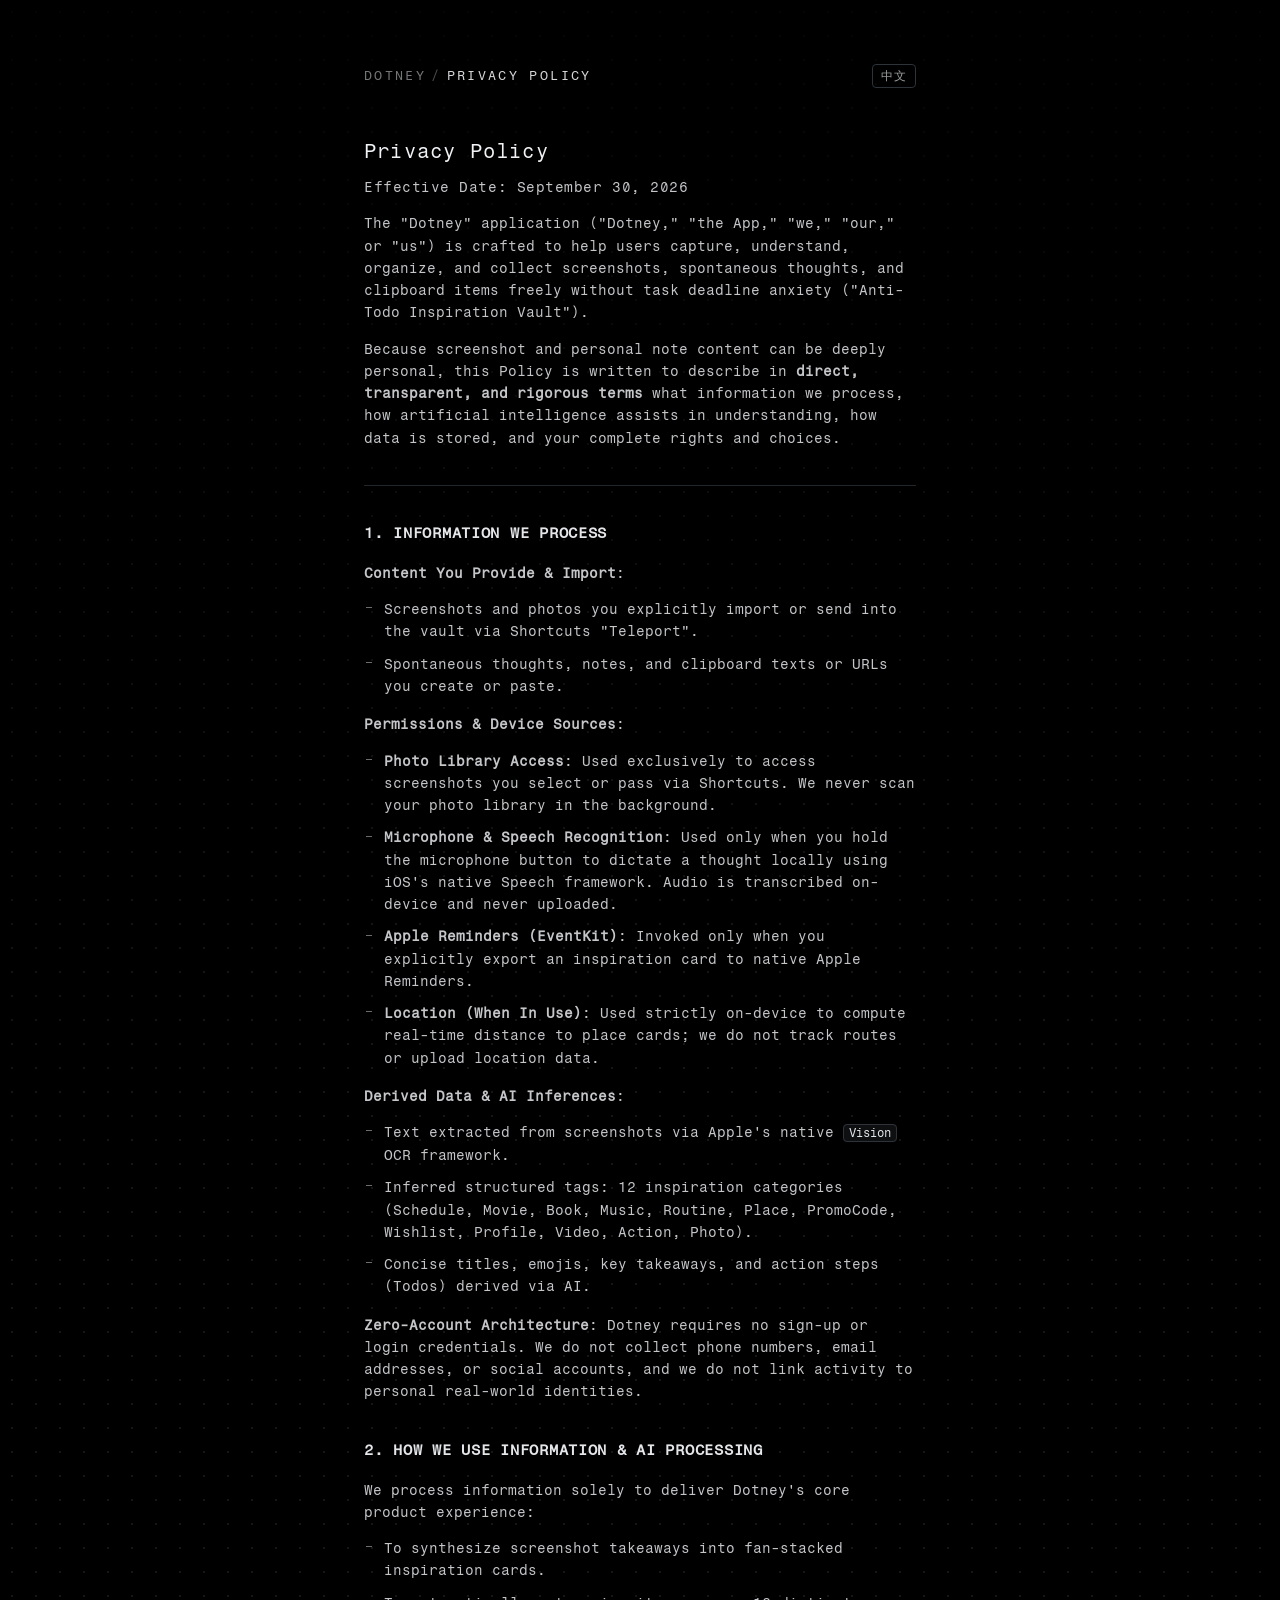
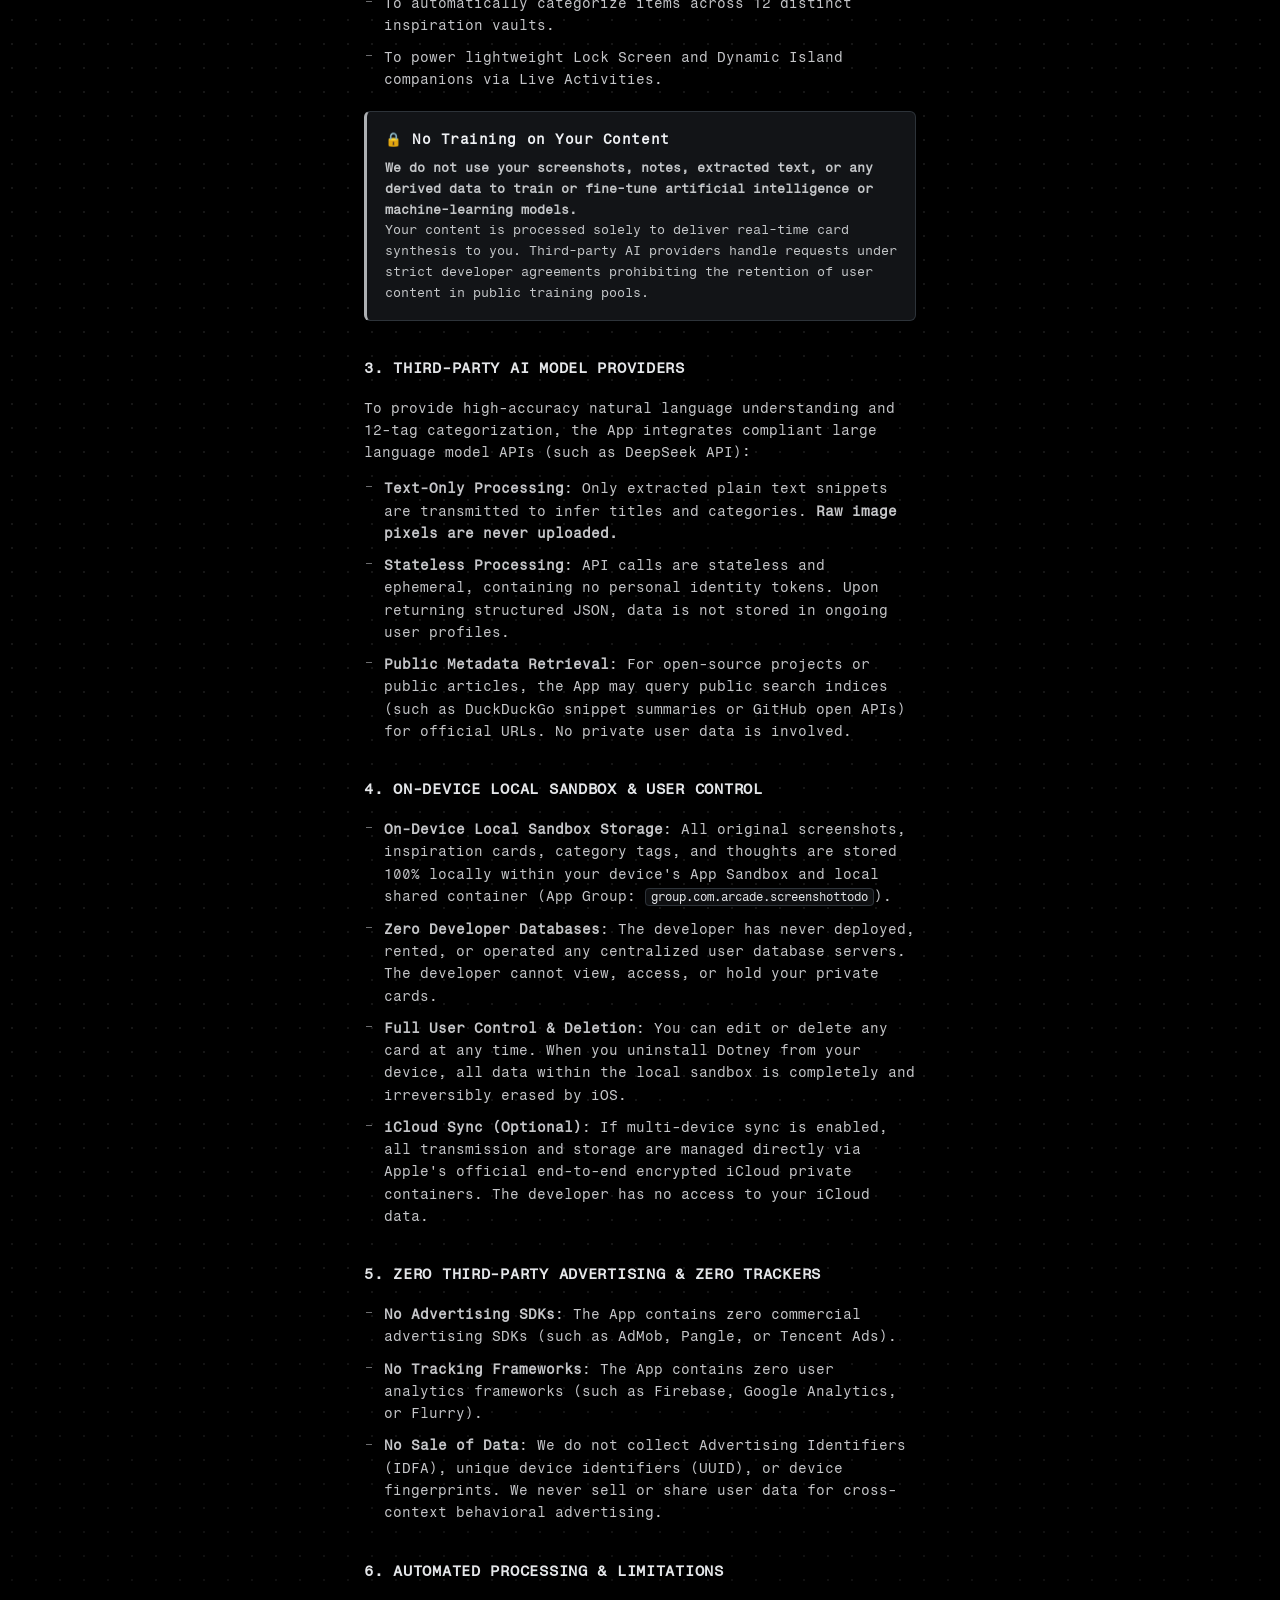
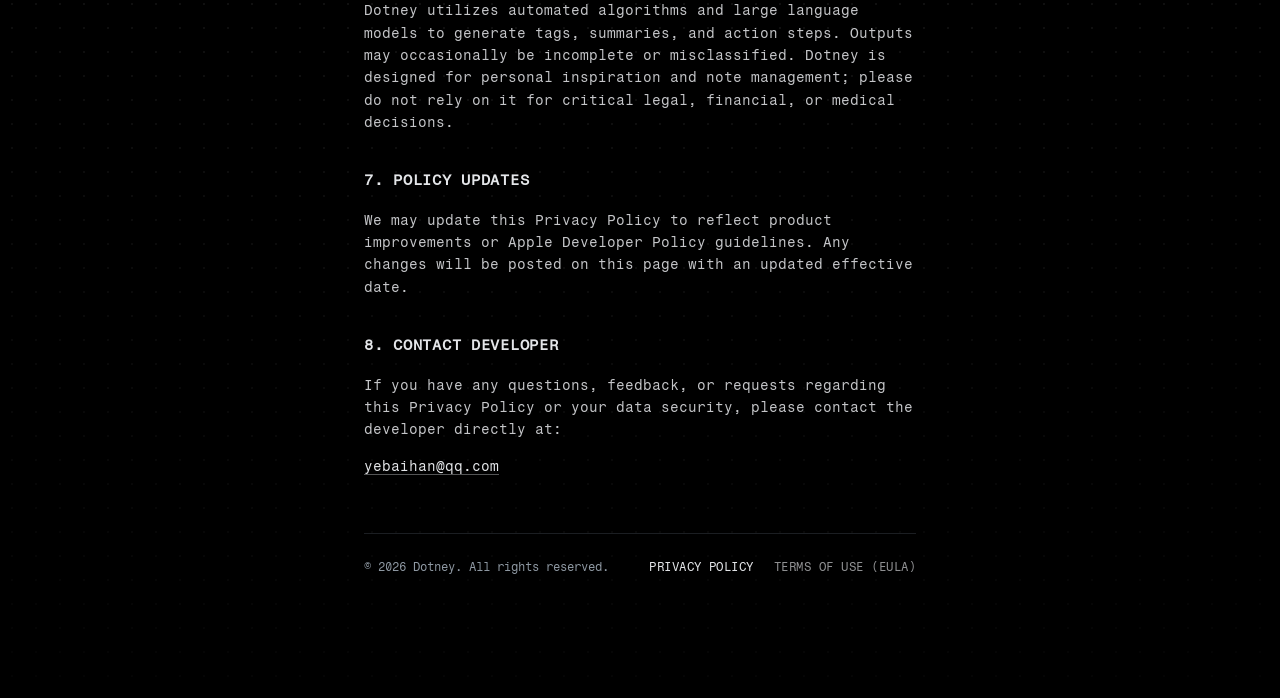
==== commit ffe4fcc4: "refactor: eliminate Home and Support pages; unify entire site into Pool-style Privacy & Terms" ====
--- a/index_en.html
+++ b/index_en.html
@@ -3,190 +3,142 @@
 <head>
   <meta charset="UTF-8">
   <meta name="viewport" content="width=device-width, initial-scale=1.0">
-  <meta name="description" content="Dotney Official Website - An anti-todo inspiration vault for iOS. Double-tap back to capture screenshots instantly, zero deadline anxiety, 12 smart tags with fan-stacked cards, 100% private.">
-  <title>Dotney - Anti-Todo Inspiration Vault</title>
-  <link rel="stylesheet" href="styles.css">
+  <meta name="theme-color" content="#000000">
+  <title>Privacy Policy — Dotney</title>
+  <meta name="description" content="Dotney Official Privacy Policy. Modeled on Pool.day compliance standards: How Dotney handles screenshots, thoughts, and AI inferences with on-device sandbox storage, no model training, and zero tracking.">
+  <link rel="icon" href="assets/app-icon.png">
+  <link rel="stylesheet" href="pool.css">
 </head>
 <body>
 
-  <!-- Navigation -->
-  <header>
-    <div class="nav-container">
-      <a href="index_en.html" class="logo">
-        <div class="logo-icon">✨</div>
-        <span>Dotney</span>
-      </a>
-      <nav>
-        <ul>
-          <li><a href="index_en.html" class="active">Home</a></li>
-          <li><a href="support_en.html">Support</a></li>
-          <li><a href="privacy_en.html">Privacy Policy</a></li>
-          <li><a href="index.html" style="opacity: 0.85; font-size: 0.85rem; padding: 0.2rem 0.5rem; border: 1px solid rgba(255,255,255,0.2); border-radius: 6px;">中文</a></li>
-        </ul>
-      </nav>
-    </div>
-  </header>
+<div class="dotted-bg">
+  <div class="page">
 
-  <!-- Main Showcase -->
-  <main>
-    <section class="hero">
-      <div class="hero-content">
-        <div class="badge">Anti-Todo · Inspiration Vault · 100% On-Device</div>
-        <h1>Break Free from To-Do Anxiety.</h1>
-        <p class="hero-subtitle">
-          Never feel pressured by overwhelming checklists or deadlines again. Double-tap the back of your iPhone to teleport screenshots silently into your inspiration vault. Auto-categorized into 12 tags with elegant fan-stacked cards.
-        </p>
-        <div class="hero-actions">
-          <a href="#guide" class="btn btn-primary">📖 Setup Guide</a>
-          <a href="support_en.html" class="btn btn-secondary">✉️ Support & Feedback</a>
-        </div>
-      </div>
-      
-      <!-- CSS Animated Mockup -->
-      <div class="hero-visual">
-        <div class="mockup-container">
-          <div class="phone-screen">
-            <div class="phone-island"></div>
-            <div class="phone-header">
-              <span>9:41</span>
-              <span>🔋 100%</span>
-            </div>
-            
-            <div class="mockup-screen-flow">
-              <!-- Screenshot Box -->
-              <div class="mockup-image-box">
-                <span style="font-size: 2rem;">🖼️</span>
-                <span style="font-size: 0.75rem; opacity: 0.8; font-weight: 500;">Screenshot Input</span>
-                <div style="background: rgba(0,0,0,0.4); padding: 0.35rem 0.65rem; border-radius: 6px; font-size: 0.65rem; font-family: monospace; text-align: left; margin-top: 0.25rem;">
-                  ☕️<br>Buy coffee after workout<br>Due tonight 9:28 PM
-                </div>
-                <div class="mockup-ocr-line"></div>
-              </div>
-              
-              <!-- Process Transition -->
-              <div style="text-align: center; color: var(--secondary); font-size: 1.2rem; margin: -0.25rem 0;">
-                ⚡️
-              </div>
-              
-              <!-- Parsed Capsule -->
-              <div class="mockup-capsule">
-                <div style="display: flex; justify-content: space-between; align-items: center; border-bottom: 1px solid rgba(255,255,255,0.08); padding-bottom: 0.35rem;">
-                  <span style="font-weight: 600; font-size: 0.85rem; color: #fff;">☕️ Coffee Task</span>
-                  <span style="background: #10b981; color: #fff; font-size: 0.6rem; padding: 0.1rem 0.35rem; border-radius: 9999px;">0/1 Done</span>
-                </div>
-                <div style="font-size: 0.75rem; color: var(--text-secondary); margin-top: 0.25rem;">
-                  🏃 Buy coffee after workout
-                </div>
-                <div style="font-size: 0.65rem; color: var(--accent); margin-top: 0.25rem; display: flex; align-items: center; gap: 0.25rem;">
-                  <span>⏰ Due:</span>
-                  <span style="font-weight: 500;">Today 9:28 PM</span>
-                </div>
-                <div style="font-size: 0.6rem; color: #64748b; margin-top: 0.25rem; text-align: right;">
-                  🔄 Synced to Apple Reminders
-                </div>
-              </div>
-            </div>
-          </div>
-        </div>
-      </div>
-    </section>
-
-    <!-- Key Features Grid -->
-    <section>
-      <h2>Key Features</h2>
-      <div class="features-grid">
-        <div class="glass-card feature-card">
-          <div class="feature-icon">🚀</div>
-          <h3>Instant Shortcut Trigger</h3>
-          <p>Run silently via iOS "Back Tap" or "Action Button". Automatically fetches the latest screenshot and processes it in seconds.</p>
-        </div>
-        <div class="glass-card feature-card">
-          <div class="feature-icon">🧠</div>
-          <h3>On-Device OCR Intelligence</h3>
-          <p>Powered by Apple's Vision framework. Recognizes text and QR codes locally with 100% privacy and zero cloud server dependencies.</p>
-        </div>
-        <div class="glass-card feature-card">
-          <div class="feature-icon">🔔</div>
-          <h3>Apple Reminders Sync</h3>
-          <p>Deep EventKit integration. Tasks automatically save to your native Apple Reminders app and sync across all your devices via iCloud.</p>
-        </div>
-        <div class="glass-card feature-card">
-          <div class="feature-icon">📱</div>
-          <h3>Lock Screen Live Activity</h3>
-          <p>Track task progress right on your iOS Lock Screen & Dynamic Island with ActivityKit, complete with screenshot thumbnails.</p>
-        </div>
-      </div>
-    </section>
-
-    <!-- Setup Guide -->
-    <section id="guide" class="guide-section">
-      <h2 style="margin-bottom: 1.5rem;">Shortcuts Setup Guide</h2>
-      <p style="text-align: center; color: var(--text-secondary); margin-bottom: 3rem; font-size: 1rem;">
-        Set up in just 3 minutes to turn screenshots into actionable tasks effortlessly.
-      </p>
-
-      <div class="guide-step">
-        <div class="step-num">1</div>
-        <div class="step-content">
-          <h3>Create a New Shortcut</h3>
-          <p>Open the native <b>Shortcuts</b> app on iOS, tap <b>"+"</b> to create a new shortcut, and name it <code>ScreenshotTodo</code>.</p>
-        </div>
-      </div>
-
-      <div class="guide-step">
-        <div class="step-num">2</div>
-        <div class="step-content">
-          <h3>Get Latest Screenshot</h3>
-          <p>Add action: <b>"Find Photos"</b>, and configure filters to retrieve the latest screenshot:</p>
-          <div class="guide-shortcut-code">■ Media Type is Image
-■ Album is Screenshots
-■ Sort by "Date Taken", Order "Latest First"
-■ Limit to 1 Photo</div>
-        </div>
-      </div>
-
-      <div class="guide-step">
-        <div class="step-num">3</div>
-        <div class="step-content">
-          <h3>Process Screenshot</h3>
-          <p>Add action: <b>"Process Screenshot Todo"</b> from this app, and pass the photo output from Step 2 as the <code>Screenshot</code> parameter.</p>
-        </div>
-      </div>
-
-      <div class="guide-step">
-        <div class="step-num">4</div>
-        <div class="step-content">
-          <h3>Bind Physical Trigger</h3>
-          <p>Assign the shortcut to a physical trigger for instant task creation:</p>
-          <ul style="margin-top: 0.75rem; padding-left: 1.25rem; color: var(--text-secondary); font-size: 0.9rem;">
-            <li style="margin-bottom: 0.35rem;"><b>Back Tap</b>: Settings > Accessibility > Touch > Back Tap, assign to <code>ScreenshotTodo</code>.</li>
-            <li><b>Action Button</b>: Settings > Action Button, select Shortcut > <code>ScreenshotTodo</code>.</li>
-          </ul>
-        </div>
-      </div>
-    </section>
-  </main>
-
-  <!-- Footer -->
-  <footer>
-    <div class="footer-content">
-      <div class="footer-info">
-        <div class="logo" style="margin-bottom: 0.5rem;">
-          <div class="logo-icon" style="width:28px; height:28px; font-size: 1rem;">✨</div>
-          <span style="font-size: 1.1rem;">Dotney</span>
-        </div>
-        <p>© 2026 Dotney. All rights reserved.</p>
-        <p>Anti-Todo Inspiration Vault · 100% on-device privacy protection.</p>
-      </div>
-      <div class="footer-links">
-        <a href="index_en.html">Home</a>
-        <a href="support_en.html">Support</a>
-        <a href="privacy_en.html">Privacy Policy</a>
-        <a href="terms_en.html">Terms of Use (EULA)</a>
+    <!-- Header & Language Switch -->
+    <div class="header-row">
+      <p class="crumb"><a href="privacy_en.html">DOTNEY</a><span class="sep">/</span>PRIVACY POLICY</p>
+      <div class="lang-switch">
+        <a href="privacy.html">中文</a>
       </div>
     </div>
-  </footer>
 
-  <script src="app.js"></script>
+    <!-- Title & Effective Date -->
+    <div class="section">
+      <h1 class="page-title">Privacy Policy</h1>
+      <p class="note">Effective Date: September 30, 2026</p>
+      <p>The "Dotney" application ("Dotney," "the App," "we," "our," or "us") is crafted to help users capture, understand, organize, and collect screenshots, spontaneous thoughts, and clipboard items freely without task deadline anxiety ("Anti-Todo Inspiration Vault").</p>
+      <p>Because screenshot and personal note content can be deeply personal, this Policy is written to describe in <b>direct, transparent, and rigorous terms</b> what information we process, how artificial intelligence assists in understanding, how data is stored, and your complete rights and choices.</p>
+    </div>
+
+    <hr class="rule">
+
+    <!-- Section 1 -->
+    <div class="section">
+      <h2>1. Information We Process</h2>
+      <p><b>Content You Provide &amp; Import</b>:</p>
+      <ul>
+        <li>Screenshots and photos you explicitly import or send into the vault via Shortcuts "Teleport".</li>
+        <li>Spontaneous thoughts, notes, and clipboard texts or URLs you create or paste.</li>
+      </ul>
+
+      <p><b>Permissions &amp; Device Sources</b>:</p>
+      <ul>
+        <li><b>Photo Library Access</b>: Used exclusively to access screenshots you select or pass via Shortcuts. We never scan your photo library in the background.</li>
+        <li><b>Microphone &amp; Speech Recognition</b>: Used only when you hold the microphone button to dictate a thought locally using iOS's native Speech framework. Audio is transcribed on-device and never uploaded.</li>
+        <li><b>Apple Reminders (EventKit)</b>: Invoked only when you explicitly export an inspiration card to native Apple Reminders.</li>
+        <li><b>Location (When In Use)</b>: Used strictly on-device to compute real-time distance to place cards; we do not track routes or upload location data.</li>
+      </ul>
+
+      <p><b>Derived Data &amp; AI Inferences</b>:</p>
+      <ul>
+        <li>Text extracted from screenshots via Apple's native <code>Vision</code> OCR framework.</li>
+        <li>Inferred structured tags: 12 inspiration categories (Schedule, Movie, Book, Music, Routine, Place, PromoCode, Wishlist, Profile, Video, Action, Photo).</li>
+        <li>Concise titles, emojis, key takeaways, and action steps (Todos) derived via AI.</li>
+      </ul>
+
+      <p><b>Zero-Account Architecture</b>: Dotney requires no sign-up or login credentials. We do not collect phone numbers, email addresses, or social accounts, and we do not link activity to personal real-world identities.</p>
+    </div>
+
+    <!-- Section 2 -->
+    <div class="section">
+      <h2>2. How We Use Information &amp; AI Processing</h2>
+      <p>We process information solely to deliver Dotney's core product experience:</p>
+      <ul>
+        <li>To synthesize screenshot takeaways into fan-stacked inspiration cards.</li>
+        <li>To automatically categorize items across 12 distinct inspiration vaults.</li>
+        <li>To power lightweight Lock Screen and Dynamic Island companions via Live Activities.</li>
+      </ul>
+
+      <!-- Pool-style Callout -->
+      <div class="callout-box">
+        <h4>🔒 No Training on Your Content</h4>
+        <p><b>We do not use your screenshots, notes, extracted text, or any derived data to train or fine-tune artificial intelligence or machine-learning models.</b><br>
+        Your content is processed solely to deliver real-time card synthesis to you. Third-party AI providers handle requests under strict developer agreements prohibiting the retention of user content in public training pools.</p>
+      </div>
+    </div>
+
+    <!-- Section 3 -->
+    <div class="section">
+      <h2>3. Third-Party AI Model Providers</h2>
+      <p>To provide high-accuracy natural language understanding and 12-tag categorization, the App integrates compliant large language model APIs (such as DeepSeek API):</p>
+      <ul>
+        <li><b>Text-Only Processing</b>: Only extracted plain text snippets are transmitted to infer titles and categories. <b>Raw image pixels are never uploaded.</b></li>
+        <li><b>Stateless Processing</b>: API calls are stateless and ephemeral, containing no personal identity tokens. Upon returning structured JSON, data is not stored in ongoing user profiles.</li>
+        <li><b>Public Metadata Retrieval</b>: For open-source projects or public articles, the App may query public search indices (such as DuckDuckGo snippet summaries or GitHub open APIs) for official URLs. No private user data is involved.</li>
+      </ul>
+    </div>
+
+    <!-- Section 4 -->
+    <div class="section">
+      <h2>4. On-Device Local Sandbox &amp; User Control</h2>
+      <ul>
+        <li><b>On-Device Local Sandbox Storage</b>: All original screenshots, inspiration cards, category tags, and thoughts are stored 100% locally within your device's App Sandbox and local shared container (App Group: <code>group.com.arcade.screenshottodo</code>).</li>
+        <li><b>Zero Developer Databases</b>: The developer has never deployed, rented, or operated any centralized user database servers. The developer cannot view, access, or hold your private cards.</li>
+        <li><b>Full User Control &amp; Deletion</b>: You can edit or delete any card at any time. When you uninstall Dotney from your device, all data within the local sandbox is completely and irreversibly erased by iOS.</li>
+        <li><b>iCloud Sync (Optional)</b>: If multi-device sync is enabled, all transmission and storage are managed directly via Apple's official end-to-end encrypted iCloud private containers. The developer has no access to your iCloud data.</li>
+      </ul>
+    </div>
+
+    <!-- Section 5 -->
+    <div class="section">
+      <h2>5. Zero Third-Party Advertising &amp; Zero Trackers</h2>
+      <ul>
+        <li><b>No Advertising SDKs</b>: The App contains zero commercial advertising SDKs (such as AdMob, Pangle, or Tencent Ads).</li>
+        <li><b>No Tracking Frameworks</b>: The App contains zero user analytics frameworks (such as Firebase, Google Analytics, or Flurry).</li>
+        <li><b>No Sale of Data</b>: We do not collect Advertising Identifiers (IDFA), unique device identifiers (UUID), or device fingerprints. We never sell or share user data for cross-context behavioral advertising.</li>
+      </ul>
+    </div>
+
+    <!-- Section 6 -->
+    <div class="section">
+      <h2>6. Automated Processing &amp; Limitations</h2>
+      <p>Dotney utilizes automated algorithms and large language models to generate tags, summaries, and action steps. Outputs may occasionally be incomplete or misclassified. Dotney is designed for personal inspiration and note management; please do not rely on it for critical legal, financial, or medical decisions.</p>
+    </div>
+
+    <!-- Section 7 -->
+    <div class="section">
+      <h2>7. Policy Updates</h2>
+      <p>We may update this Privacy Policy to reflect product improvements or Apple Developer Policy guidelines. Any changes will be posted on this page with an updated effective date.</p>
+    </div>
+
+    <!-- Section 8 -->
+    <div class="section">
+      <h2>8. Contact Developer</h2>
+      <p>If you have any questions, feedback, or requests regarding this Privacy Policy or your data security, please contact the developer directly at:</p>
+      <p><a href="mailto:yebaihan@qq.com">yebaihan@qq.com</a></p>
+    </div>
+
+    <!-- Footer Nav -->
+    <div class="footer-nav">
+      <div class="footer-copy">© 2026 Dotney. All rights reserved.</div>
+      <div class="footer-links">
+        <a href="privacy_en.html" aria-current="page">PRIVACY POLICY</a>
+        <a href="terms_en.html">TERMS OF USE (EULA)</a>
+      </div>
+    </div>
+
+  </div>
+</div>
+
 </body>
 </html>
--- a/pool.css
+++ b/pool.css
@@ -0,0 +1,287 @@
+/* Dotney — Pool-Inspired Visual Design Language
+   Pure-black canvas, subtle dot matrix grid, monospace typography, restrained elegance */
+
+@import url('https://fonts.googleapis.com/css2?family=Fragment+Mono:ital@0;1&family=Inter:wght@400;500;600&display=swap');
+
+:root {
+  --page-black: 0 0% 0%;
+  --foreground: 210 20% 95%;
+  --muted: 210 10% 60%;
+  --border: 210 11% 20%;
+  --surface: 210 11% 6%;
+  --callout-bg: 210 12% 8%;
+  --radius: 6px;
+}
+
+*, *::before, *::after {
+  box-sizing: border-box;
+}
+
+html, body {
+  margin: 0;
+  padding: 0;
+  min-height: 100vh;
+}
+
+body {
+  background-color: hsl(var(--page-black));
+  color: hsl(var(--foreground));
+  font-family: "Fragment Mono", ui-monospace, SFMono-Regular, Monaco, Consolas, "Liberation Mono", "Courier New", monospace;
+  font-size: 14px;
+  line-height: 1.65;
+  -webkit-font-smoothing: antialiased;
+  text-rendering: optimizeLegibility;
+}
+
+/* ---------- Canvas & Background Grid ---------- */
+
+.dotted-bg {
+  position: relative;
+  min-height: 100vh;
+  background-color: hsl(var(--page-black));
+  background-image:
+    radial-gradient(circle at center, rgba(0, 0, 0, 0) 45%, rgba(0, 0, 0, .85)),
+    radial-gradient(circle, rgba(255, 255, 255, .085) 1px, transparent 1.3px);
+  background-repeat: no-repeat, repeat;
+  background-size: 100% 100%, 24px 24px;
+}
+
+/* ---------- Page Container ---------- */
+
+.page {
+  max-width: 600px;
+  margin: 0 auto;
+  padding: 64px 24px 120px;
+}
+
+/* ---------- Header & Breadcrumb ---------- */
+
+.header-row {
+  display: flex;
+  justify-content: space-between;
+  align-items: center;
+  margin-bottom: 48px;
+}
+
+.crumb {
+  margin: 0;
+  font-size: 13px;
+  font-weight: 400;
+  letter-spacing: .18em;
+  color: hsl(var(--foreground) / .88);
+  text-transform: uppercase;
+}
+
+.crumb a {
+  color: inherit;
+  text-decoration: none;
+  opacity: .55;
+  transition: opacity .2s ease;
+}
+
+.crumb a:hover {
+  opacity: 1;
+}
+
+.crumb .sep {
+  opacity: .35;
+  padding: 0 .4em;
+}
+
+.lang-switch a {
+  font-size: 12px;
+  letter-spacing: .08em;
+  color: hsl(var(--foreground) / .65);
+  text-decoration: none;
+  padding: 4px 8px;
+  border: 1px solid hsl(var(--border));
+  border-radius: 4px;
+  transition: all .2s ease;
+}
+
+.lang-switch a:hover {
+  color: hsl(var(--foreground));
+  border-color: hsl(var(--foreground) / .4);
+}
+
+/* ---------- Section Typography ---------- */
+
+.section {
+  margin-bottom: 36px;
+}
+
+.page-title {
+  margin: 0 0 8px;
+  font-size: 20px;
+  font-weight: 500;
+  letter-spacing: .06em;
+  color: hsl(var(--foreground));
+}
+
+.note {
+  margin: 0 0 24px;
+  font-size: 12.5px;
+  color: hsl(var(--muted));
+  letter-spacing: .04em;
+}
+
+.section h2 {
+  margin: 0 0 16px;
+  font-size: 14.5px;
+  font-weight: 600;
+  letter-spacing: .05em;
+  color: hsl(var(--foreground) / .95);
+  text-transform: uppercase;
+}
+
+.section h3 {
+  margin: 20px 0 10px;
+  font-size: 13.5px;
+  font-weight: 500;
+  color: hsl(var(--foreground) / .9);
+}
+
+.section p {
+  margin: 0 0 14px;
+  font-size: 13.5px;
+  color: hsl(var(--foreground) / .82);
+}
+
+.section p:last-child {
+  margin-bottom: 0;
+}
+
+.section ul {
+  margin: 0 0 16px;
+  padding: 0;
+  list-style: none;
+}
+
+.section li {
+  position: relative;
+  margin-bottom: 10px;
+  padding-left: 20px;
+  font-size: 13.5px;
+  color: hsl(var(--foreground) / .82);
+}
+
+.section li::before {
+  content: "";
+  position: absolute;
+  left: 2px;
+  top: .68em;
+  width: 6px;
+  height: 1px;
+  background: hsl(var(--foreground) / .45);
+}
+
+.section code {
+  padding: 1px 5px;
+  border: 1px solid hsl(var(--border));
+  border-radius: 4px;
+  font-family: inherit;
+  font-size: 12px;
+  color: hsl(var(--foreground) / .95);
+  background: hsl(var(--surface));
+}
+
+.section a {
+  color: hsl(var(--foreground) / .95);
+  text-decoration: underline;
+  text-underline-offset: 3px;
+  text-decoration-thickness: 1px;
+  text-decoration-color: hsl(var(--foreground) / .35);
+  transition: text-decoration-color .2s ease;
+}
+
+.section a:hover {
+  text-decoration-color: hsl(var(--foreground));
+}
+
+.rule {
+  height: 1px;
+  margin: 36px 0;
+  border: 0;
+  background: hsl(var(--border) / .75);
+}
+
+/* ---------- Callout Box (Pool-Style) ---------- */
+
+.callout-box {
+  margin: 20px 0;
+  padding: 16px 18px;
+  background: hsl(var(--callout-bg));
+  border: 1px solid hsl(var(--border));
+  border-left: 3px solid hsl(var(--foreground) / .7);
+  border-radius: var(--radius);
+}
+
+.callout-box h4 {
+  margin: 0 0 8px;
+  font-size: 13.5px;
+  font-weight: 600;
+  letter-spacing: .04em;
+  color: hsl(var(--foreground));
+}
+
+.callout-box p {
+  margin: 0;
+  font-size: 13px;
+  color: hsl(var(--foreground) / .8);
+  line-height: 1.6;
+}
+
+/* ---------- Footer Navigation ---------- */
+
+.footer-nav {
+  margin-top: 56px;
+  padding-top: 24px;
+  border-top: 1px solid hsl(var(--border) / .6);
+  display: flex;
+  justify-content: space-between;
+  align-items: center;
+  flex-wrap: wrap;
+  gap: 16px;
+}
+
+.footer-copy {
+  font-size: 12px;
+  color: hsl(var(--muted));
+}
+
+.footer-links {
+  display: flex;
+  gap: 20px;
+}
+
+.footer-links a {
+  font-size: 12px;
+  letter-spacing: .04em;
+  color: hsl(var(--foreground) / .6);
+  text-decoration: none;
+  transition: color .2s ease;
+}
+
+.footer-links a:hover,
+.footer-links a[aria-current="page"] {
+  color: hsl(var(--foreground) / .95);
+}
+
+/* ---------- Responsive ---------- */
+
+@media (max-width: 600px) {
+  .page {
+    padding: 40px 20px 80px;
+  }
+  .header-row {
+    margin-bottom: 32px;
+  }
+  .crumb {
+    font-size: 12px;
+    letter-spacing: .12em;
+  }
+  .footer-nav {
+    flex-direction: column;
+    align-items: flex-start;
+  }
+}
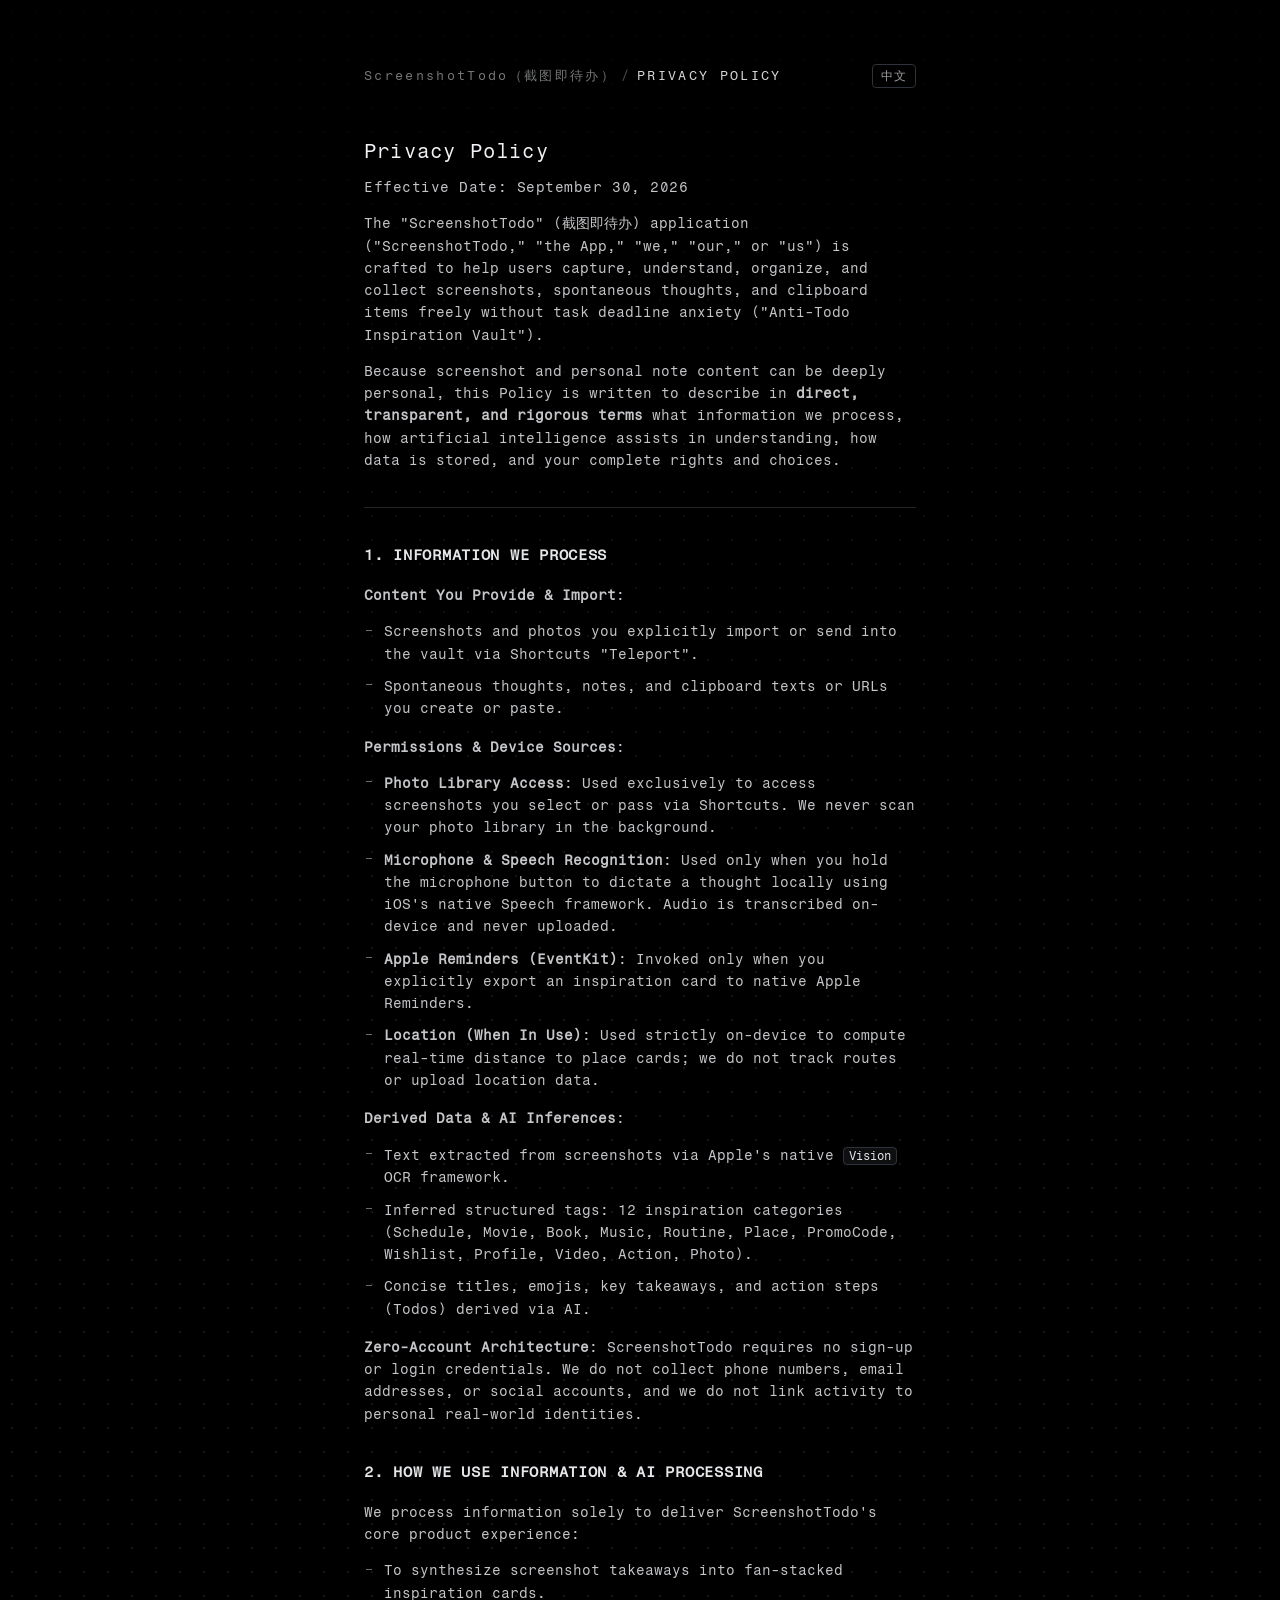
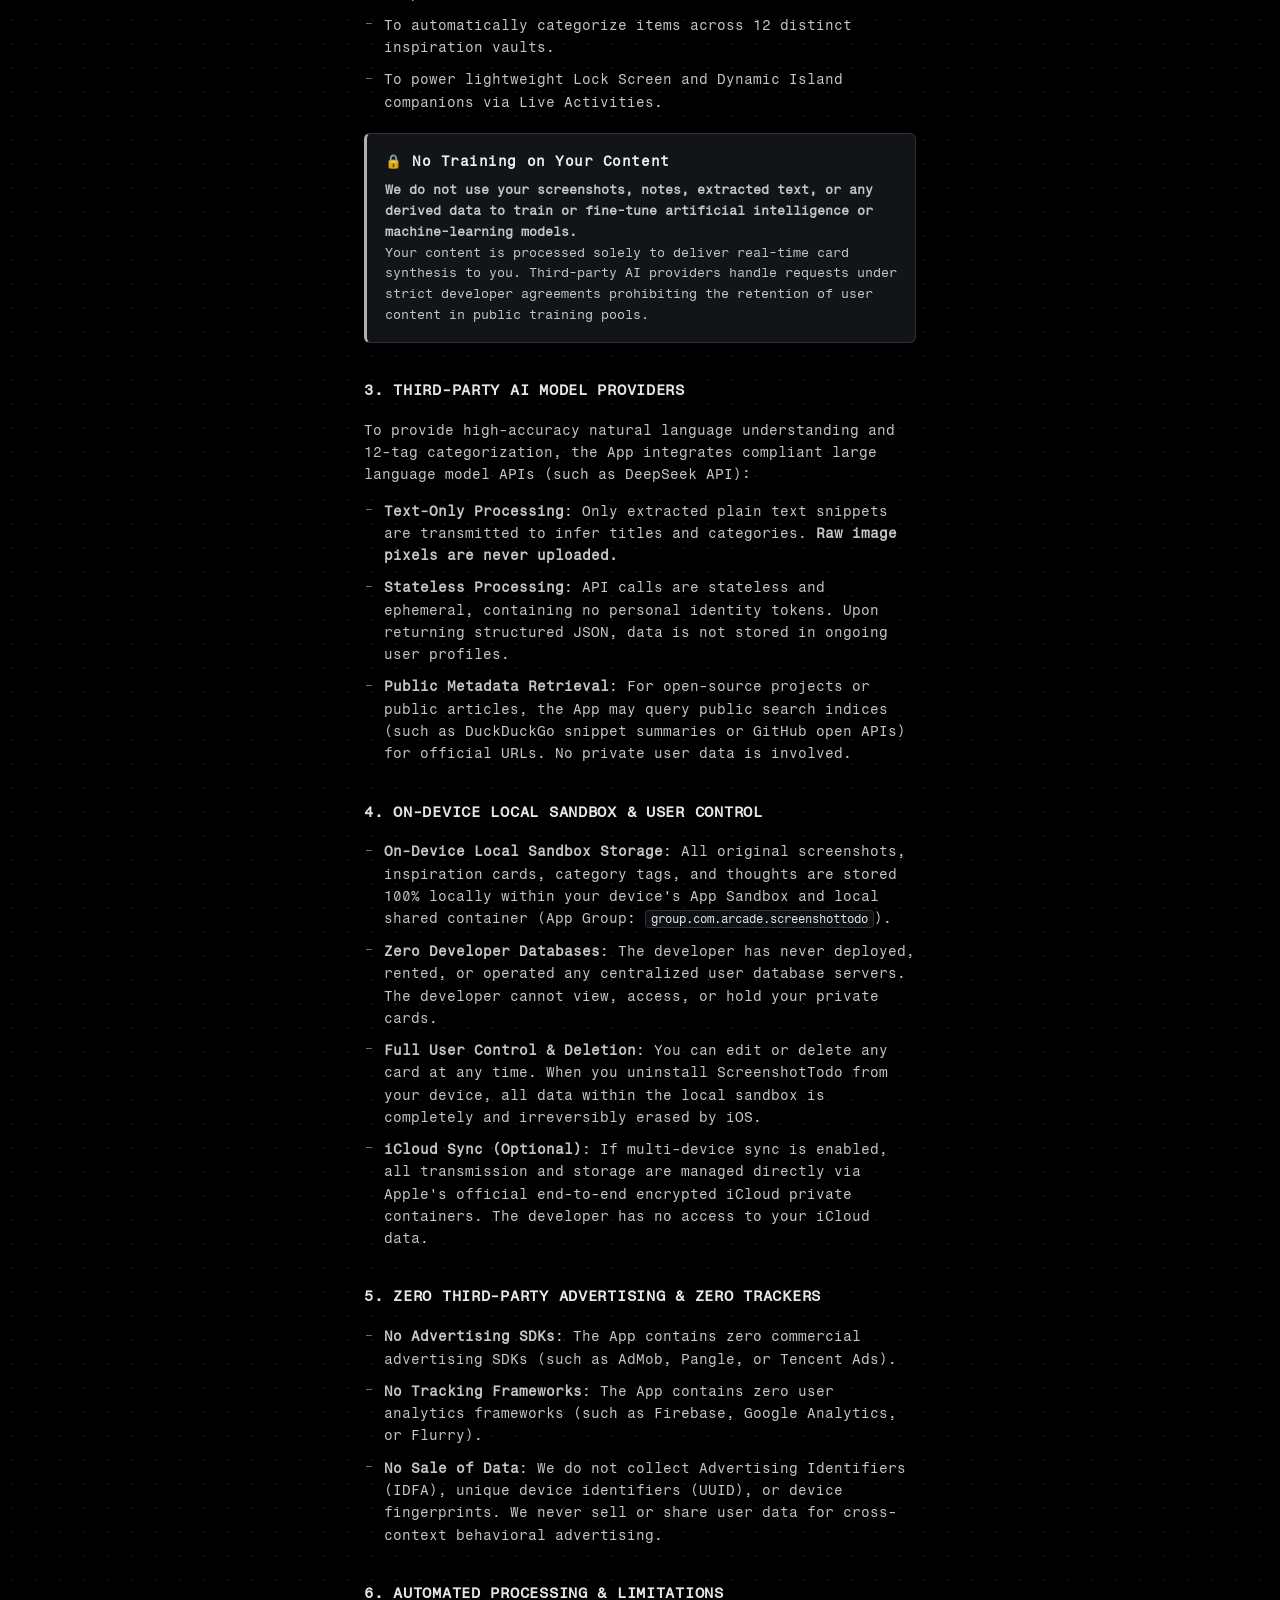
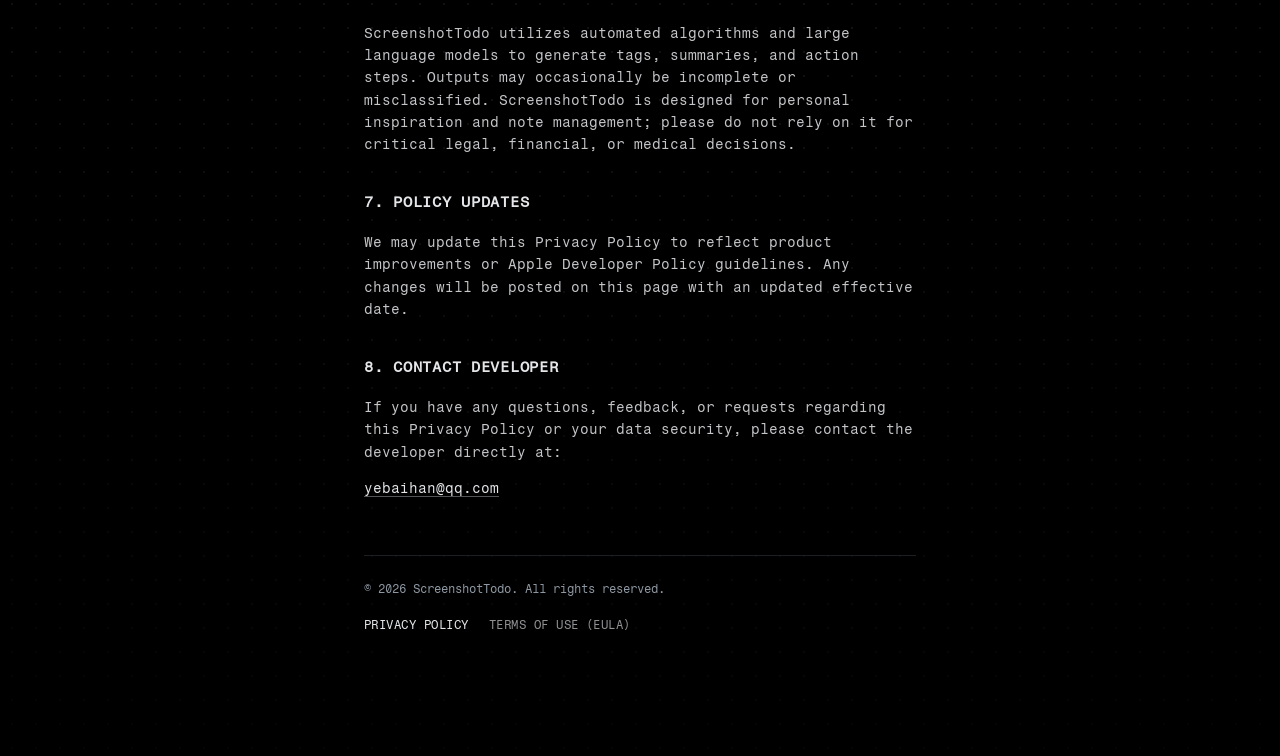
==== commit e11f9e59: "chore: update website branding from Dotney to ScreenshotTodo（截图即待办）" ====
--- a/index_en.html
+++ b/index_en.html
@@ -4,8 +4,8 @@
   <meta charset="UTF-8">
   <meta name="viewport" content="width=device-width, initial-scale=1.0">
   <meta name="theme-color" content="#000000">
-  <title>Privacy Policy — Dotney</title>
-  <meta name="description" content="Dotney Official Privacy Policy. Modeled on Pool.day compliance standards: How Dotney handles screenshots, thoughts, and AI inferences with on-device sandbox storage, no model training, and zero tracking.">
+  <title>Privacy Policy — ScreenshotTodo</title>
+  <meta name="description" content="ScreenshotTodo Official Privacy Policy. Modeled on Pool.day compliance standards: How ScreenshotTodo handles screenshots, thoughts, and AI inferences with on-device sandbox storage, no model training, and zero tracking.">
   <link rel="icon" href="assets/app-icon.png">
   <link rel="stylesheet" href="pool.css">
 </head>
@@ -16,7 +16,7 @@
 
     <!-- Header & Language Switch -->
     <div class="header-row">
-      <p class="crumb"><a href="privacy_en.html">DOTNEY</a><span class="sep">/</span>PRIVACY POLICY</p>
+      <p class="crumb"><a href="privacy_en.html">ScreenshotTodo（截图即待办）</a><span class="sep">/</span>PRIVACY POLICY</p>
       <div class="lang-switch">
         <a href="privacy.html">中文</a>
       </div>
@@ -26,7 +26,7 @@
     <div class="section">
       <h1 class="page-title">Privacy Policy</h1>
       <p class="note">Effective Date: September 30, 2026</p>
-      <p>The "Dotney" application ("Dotney," "the App," "we," "our," or "us") is crafted to help users capture, understand, organize, and collect screenshots, spontaneous thoughts, and clipboard items freely without task deadline anxiety ("Anti-Todo Inspiration Vault").</p>
+      <p>The "ScreenshotTodo" (截图即待办) application ("ScreenshotTodo," "the App," "we," "our," or "us") is crafted to help users capture, understand, organize, and collect screenshots, spontaneous thoughts, and clipboard items freely without task deadline anxiety ("Anti-Todo Inspiration Vault").</p>
       <p>Because screenshot and personal note content can be deeply personal, this Policy is written to describe in <b>direct, transparent, and rigorous terms</b> what information we process, how artificial intelligence assists in understanding, how data is stored, and your complete rights and choices.</p>
     </div>
 
@@ -56,13 +56,13 @@
         <li>Concise titles, emojis, key takeaways, and action steps (Todos) derived via AI.</li>
       </ul>
 
-      <p><b>Zero-Account Architecture</b>: Dotney requires no sign-up or login credentials. We do not collect phone numbers, email addresses, or social accounts, and we do not link activity to personal real-world identities.</p>
+      <p><b>Zero-Account Architecture</b>: ScreenshotTodo requires no sign-up or login credentials. We do not collect phone numbers, email addresses, or social accounts, and we do not link activity to personal real-world identities.</p>
     </div>
 
     <!-- Section 2 -->
     <div class="section">
       <h2>2. How We Use Information &amp; AI Processing</h2>
-      <p>We process information solely to deliver Dotney's core product experience:</p>
+      <p>We process information solely to deliver ScreenshotTodo's core product experience:</p>
       <ul>
         <li>To synthesize screenshot takeaways into fan-stacked inspiration cards.</li>
         <li>To automatically categorize items across 12 distinct inspiration vaults.</li>
@@ -94,7 +94,7 @@
       <ul>
         <li><b>On-Device Local Sandbox Storage</b>: All original screenshots, inspiration cards, category tags, and thoughts are stored 100% locally within your device's App Sandbox and local shared container (App Group: <code>group.com.arcade.screenshottodo</code>).</li>
         <li><b>Zero Developer Databases</b>: The developer has never deployed, rented, or operated any centralized user database servers. The developer cannot view, access, or hold your private cards.</li>
-        <li><b>Full User Control &amp; Deletion</b>: You can edit or delete any card at any time. When you uninstall Dotney from your device, all data within the local sandbox is completely and irreversibly erased by iOS.</li>
+        <li><b>Full User Control &amp; Deletion</b>: You can edit or delete any card at any time. When you uninstall ScreenshotTodo from your device, all data within the local sandbox is completely and irreversibly erased by iOS.</li>
         <li><b>iCloud Sync (Optional)</b>: If multi-device sync is enabled, all transmission and storage are managed directly via Apple's official end-to-end encrypted iCloud private containers. The developer has no access to your iCloud data.</li>
       </ul>
     </div>
@@ -112,7 +112,7 @@
     <!-- Section 6 -->
     <div class="section">
       <h2>6. Automated Processing &amp; Limitations</h2>
-      <p>Dotney utilizes automated algorithms and large language models to generate tags, summaries, and action steps. Outputs may occasionally be incomplete or misclassified. Dotney is designed for personal inspiration and note management; please do not rely on it for critical legal, financial, or medical decisions.</p>
+      <p>ScreenshotTodo utilizes automated algorithms and large language models to generate tags, summaries, and action steps. Outputs may occasionally be incomplete or misclassified. ScreenshotTodo is designed for personal inspiration and note management; please do not rely on it for critical legal, financial, or medical decisions.</p>
     </div>
 
     <!-- Section 7 -->
@@ -130,7 +130,7 @@
 
     <!-- Footer Nav -->
     <div class="footer-nav">
-      <div class="footer-copy">© 2026 Dotney. All rights reserved.</div>
+      <div class="footer-copy">© 2026 ScreenshotTodo. All rights reserved.</div>
       <div class="footer-links">
         <a href="privacy_en.html" aria-current="page">PRIVACY POLICY</a>
         <a href="terms_en.html">TERMS OF USE (EULA)</a>
--- a/pool.css
+++ b/pool.css
@@ -1,4 +1,4 @@
-/* Dotney — Pool-Inspired Visual Design Language
+/* ScreenshotTodo（截图即待办） — Pool-Inspired Visual Design Language
    Pure-black canvas, subtle dot matrix grid, monospace typography, restrained elegance */
 
 @import url('https://fonts.googleapis.com/css2?family=Fragment+Mono:ital@0;1&family=Inter:wght@400;500;600&display=swap');
@@ -69,7 +69,6 @@
   font-weight: 400;
   letter-spacing: .18em;
   color: hsl(var(--foreground) / .88);
-  text-transform: uppercase;
 }
 
 .crumb a {
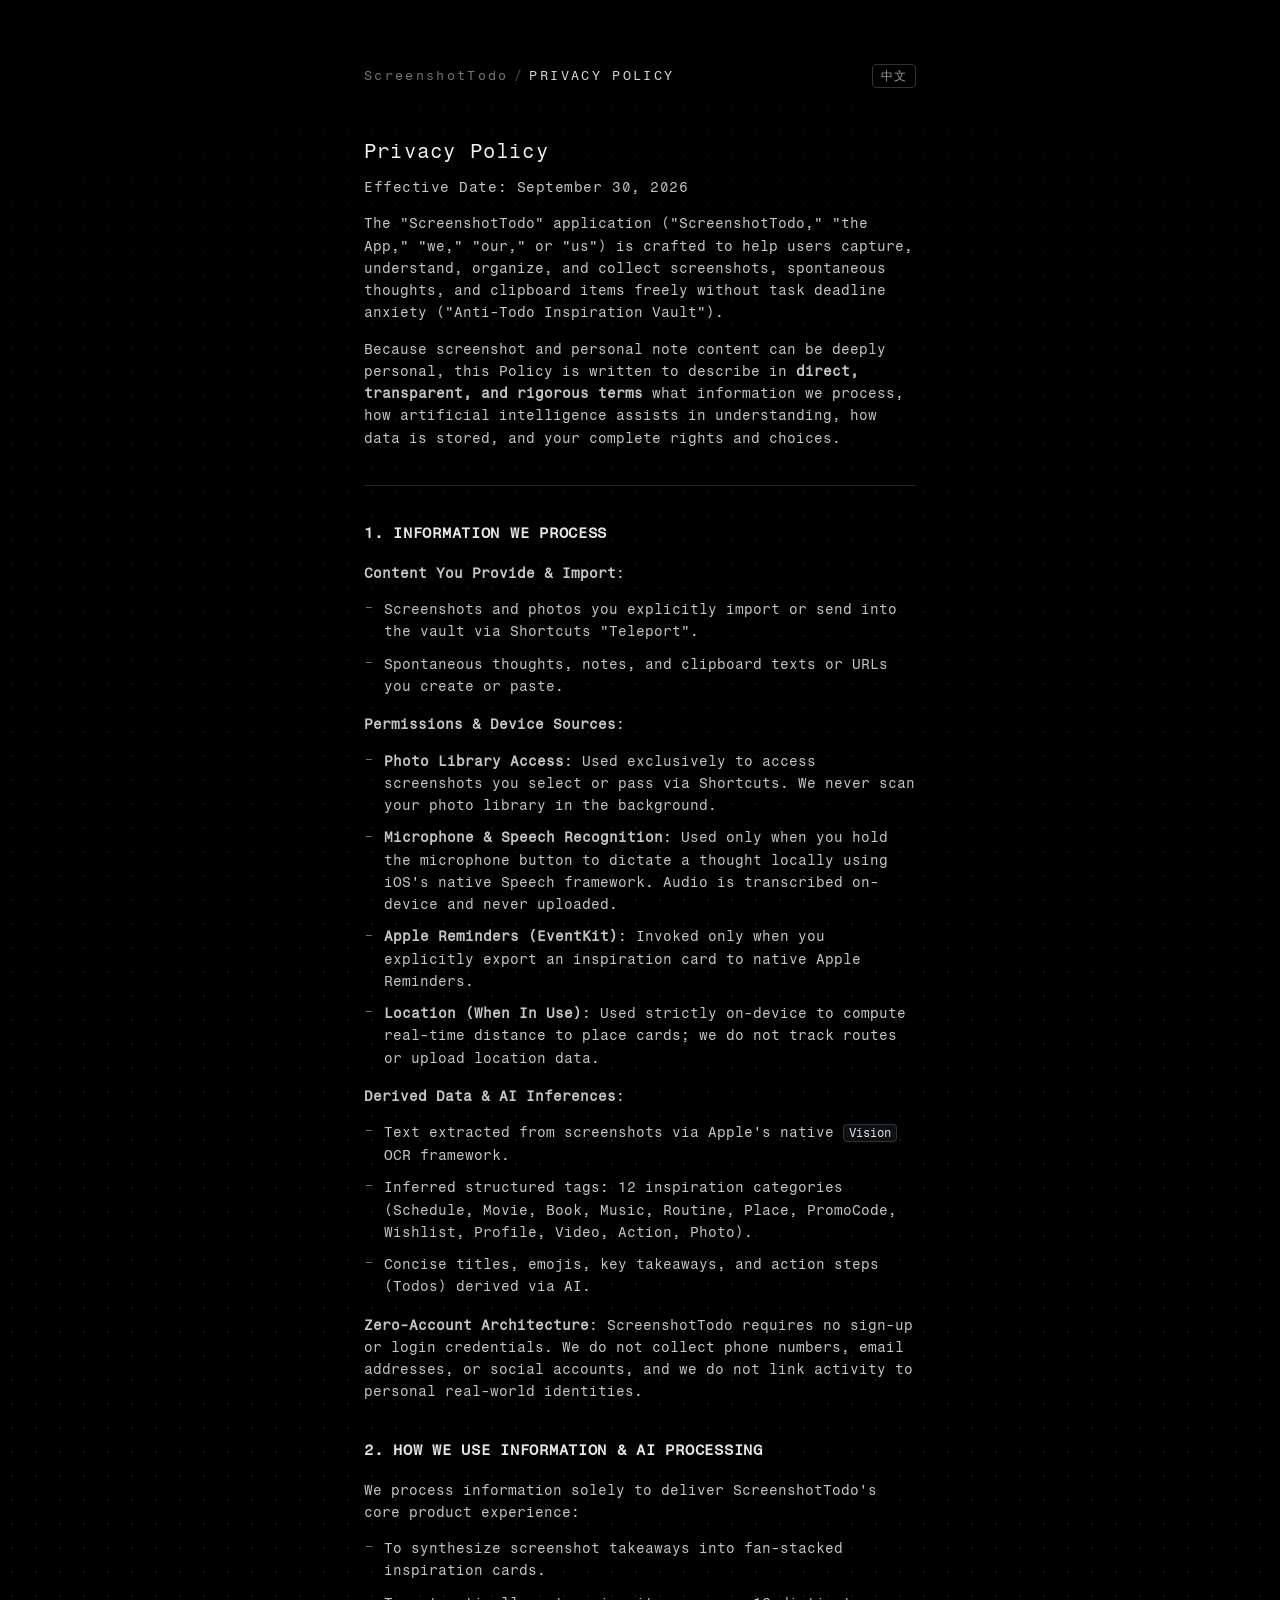
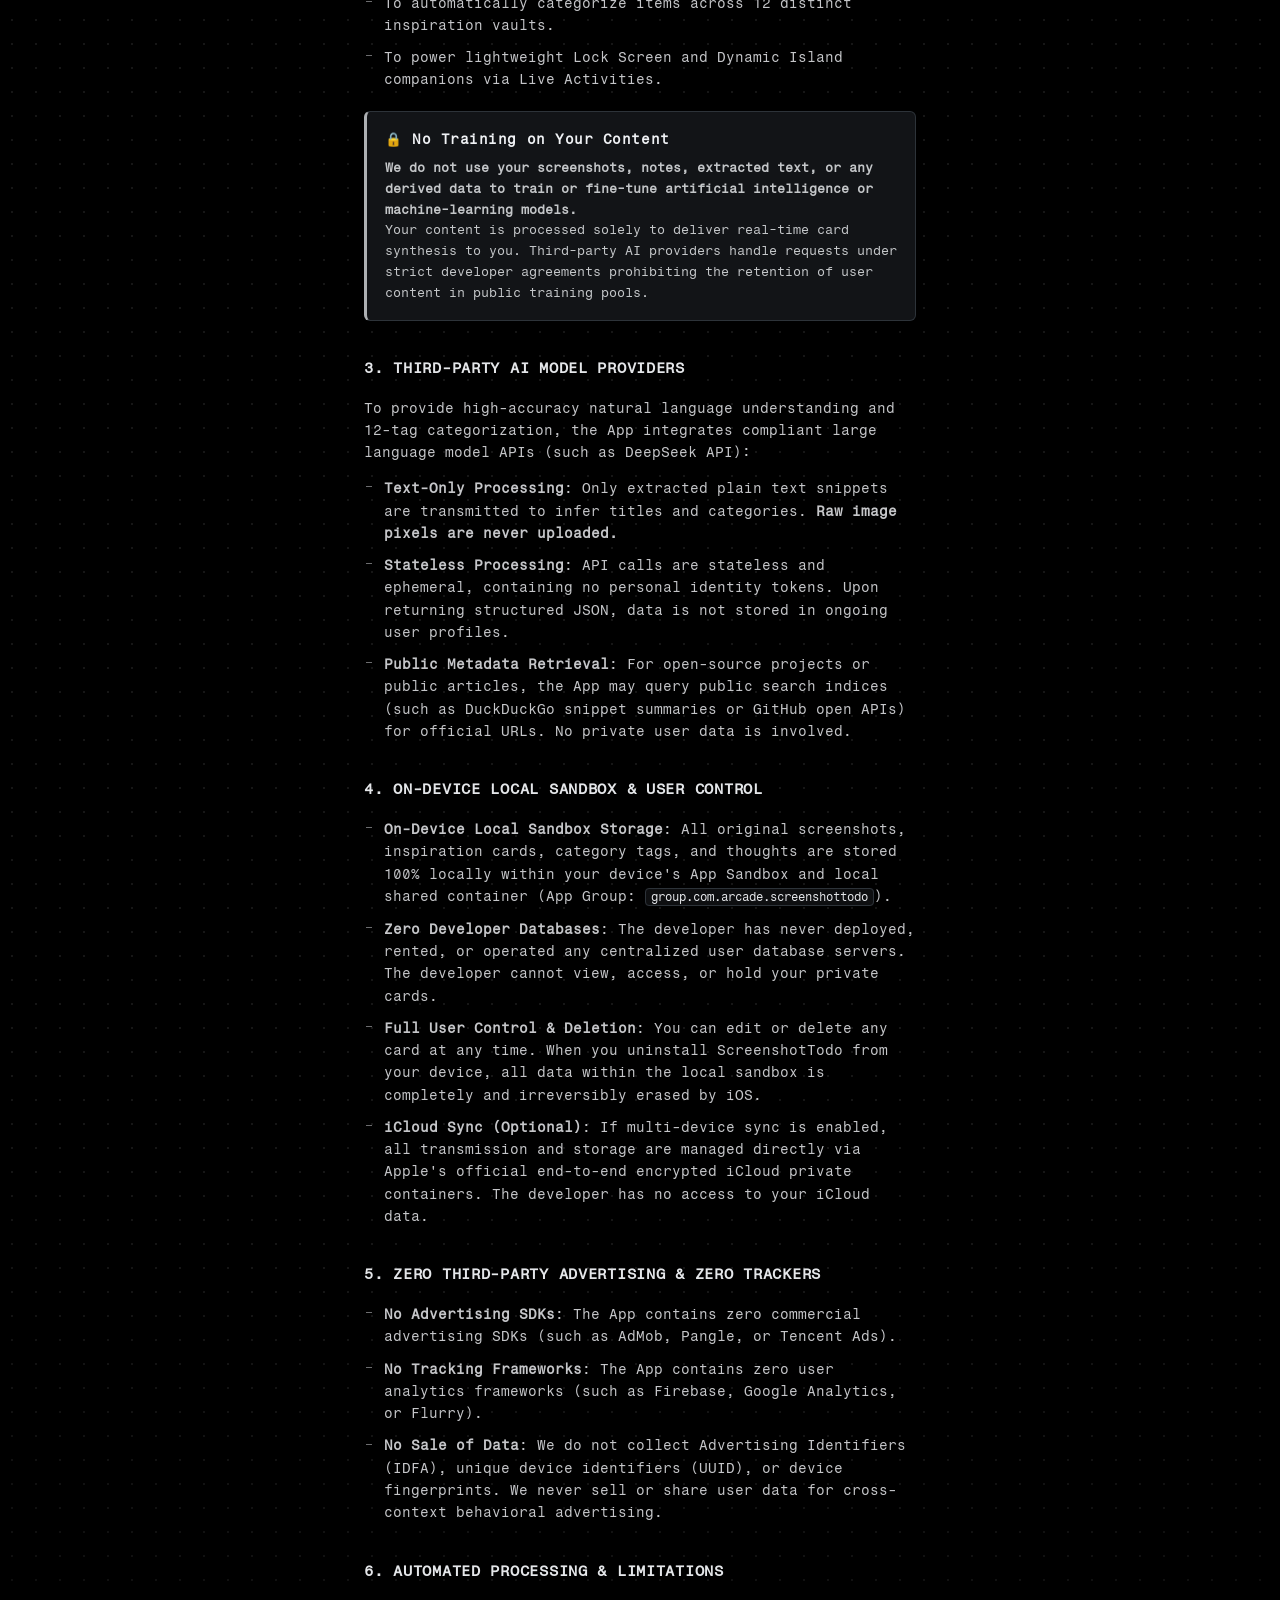
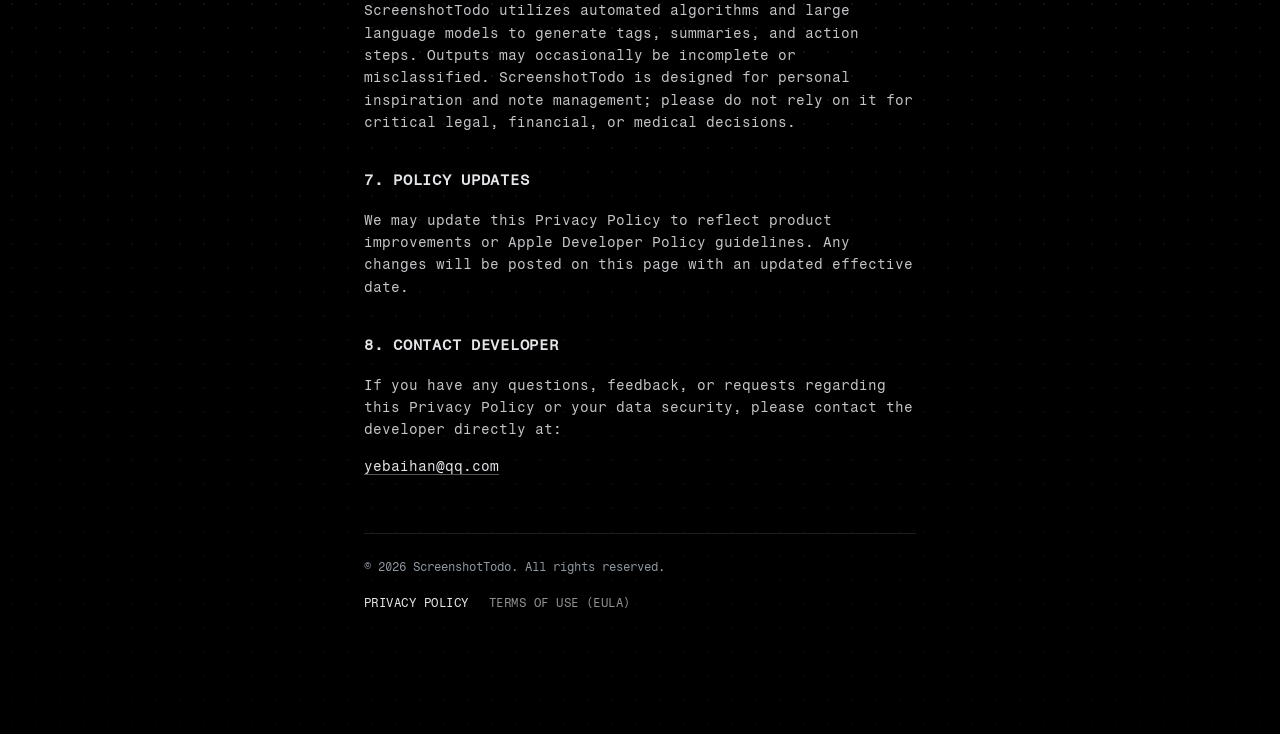
==== commit 9710963b: "chore: use ScreenshotTodo for EN pages and 截图即待办 for ZH pages" ====
--- a/index_en.html
+++ b/index_en.html
@@ -16,7 +16,7 @@
 
     <!-- Header & Language Switch -->
     <div class="header-row">
-      <p class="crumb"><a href="privacy_en.html">ScreenshotTodo（截图即待办）</a><span class="sep">/</span>PRIVACY POLICY</p>
+      <p class="crumb"><a href="privacy_en.html">ScreenshotTodo</a><span class="sep">/</span>PRIVACY POLICY</p>
       <div class="lang-switch">
         <a href="privacy.html">中文</a>
       </div>
@@ -26,7 +26,7 @@
     <div class="section">
       <h1 class="page-title">Privacy Policy</h1>
       <p class="note">Effective Date: September 30, 2026</p>
-      <p>The "ScreenshotTodo" (截图即待办) application ("ScreenshotTodo," "the App," "we," "our," or "us") is crafted to help users capture, understand, organize, and collect screenshots, spontaneous thoughts, and clipboard items freely without task deadline anxiety ("Anti-Todo Inspiration Vault").</p>
+      <p>The "ScreenshotTodo" application ("ScreenshotTodo," "the App," "we," "our," or "us") is crafted to help users capture, understand, organize, and collect screenshots, spontaneous thoughts, and clipboard items freely without task deadline anxiety ("Anti-Todo Inspiration Vault").</p>
       <p>Because screenshot and personal note content can be deeply personal, this Policy is written to describe in <b>direct, transparent, and rigorous terms</b> what information we process, how artificial intelligence assists in understanding, how data is stored, and your complete rights and choices.</p>
     </div>
 
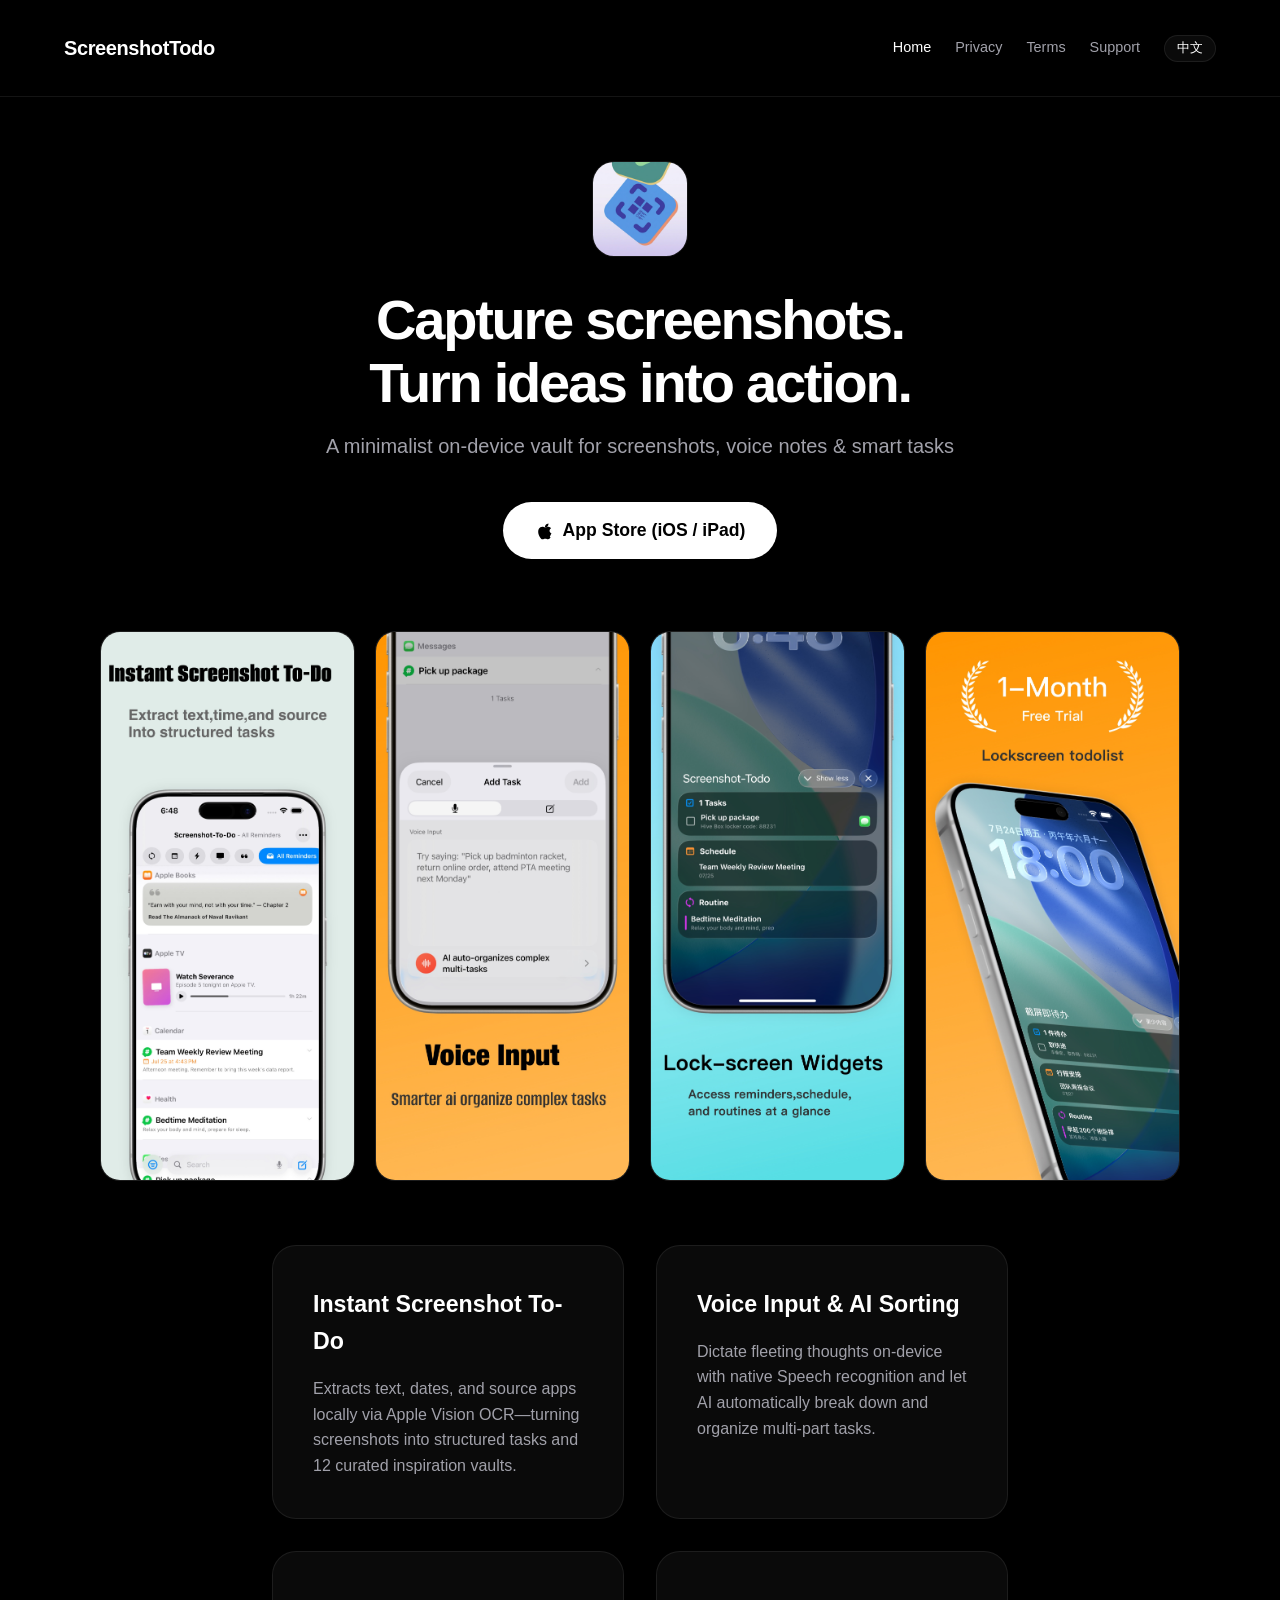
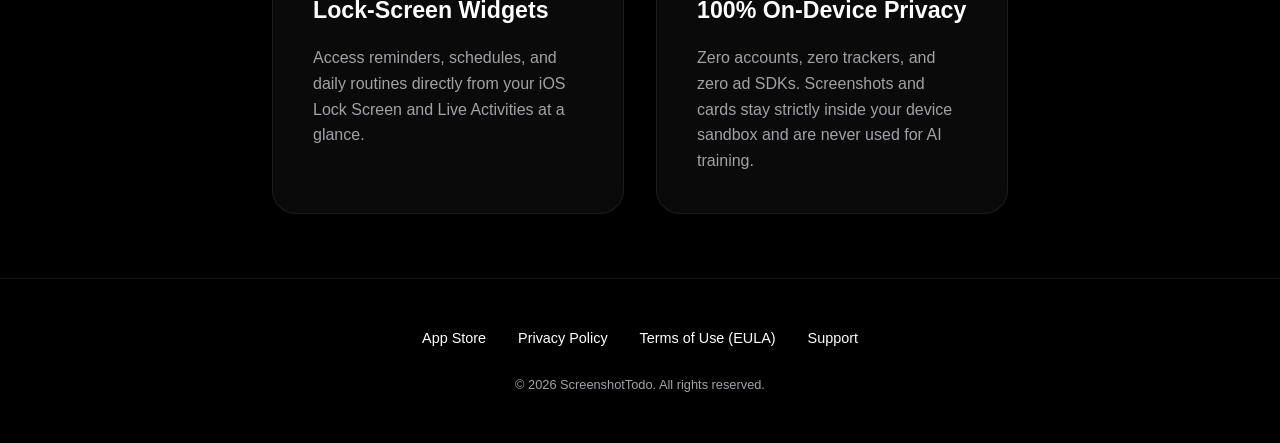
==== commit 27035b65: "feat: add minimalist homepage with App Store CTA and 4-screenshot showcase" ====
--- a/index_en.html
+++ b/index_en.html
@@ -1,144 +1,179 @@
 <!DOCTYPE html>
 <html lang="en">
 <head>
-  <meta charset="UTF-8">
-  <meta name="viewport" content="width=device-width, initial-scale=1.0">
-  <meta name="theme-color" content="#000000">
-  <title>Privacy Policy — ScreenshotTodo</title>
-  <meta name="description" content="ScreenshotTodo Official Privacy Policy. Modeled on Pool.day compliance standards: How ScreenshotTodo handles screenshots, thoughts, and AI inferences with on-device sandbox storage, no model training, and zero tracking.">
-  <link rel="icon" href="assets/app-icon.png">
-  <link rel="stylesheet" href="pool.css">
+    <meta charset="UTF-8">
+    <meta name="viewport" content="width=device-width, initial-scale=1.0">
+    <meta name="theme-color" content="#000000">
+    <meta name="apple-itunes-app" content="app-id=6780206676">
+    <title>ScreenshotTodo — Capture screenshots. Turn ideas into action.</title>
+    <meta name="description" content="ScreenshotTodo is a minimalist on-device iOS utility that turns screenshots and voice thoughts into structured tasks and inspiration vaults—100% local privacy.">
+    <link rel="icon" type="image/png" href="assets/app-icon.png">
+    <link rel="apple-touch-icon" href="assets/app-icon.png">
+    <link rel="stylesheet" href="home.css">
 </head>
-<body>
+<body class="show-en">
+    <header>
+        <a href="index_en.html" class="logo" data-zh-href="index.html" data-en-href="index_en.html">
+            <span class="lang-zh">截图即待办</span>
+            <span class="lang-en">ScreenshotTodo</span>
+        </a>
+        <nav>
+            <a href="index_en.html" class="nav-link nav-home active" data-zh-href="index.html" data-en-href="index_en.html">
+                <span class="lang-zh">首页</span>
+                <span class="lang-en">Home</span>
+            </a>
+            <a href="privacy_en.html" class="nav-link" data-zh-href="privacy.html" data-en-href="privacy_en.html">
+                <span class="lang-zh">隐私政策</span>
+                <span class="lang-en">Privacy</span>
+            </a>
+            <a href="terms_en.html" class="nav-link" data-zh-href="terms.html" data-en-href="terms_en.html">
+                <span class="lang-zh">使用条款</span>
+                <span class="lang-en">Terms</span>
+            </a>
+            <a href="mailto:yebaihan@qq.com" class="nav-link">
+                <span class="lang-zh">支持</span>
+                <span class="lang-en">Support</span>
+            </a>
+            <button class="lang-toggle" onclick="toggleLanguage()" aria-label="Switch language">
+                <span class="lang-zh">EN</span>
+                <span class="lang-en">中文</span>
+            </button>
+        </nav>
+    </header>
 
-<div class="dotted-bg">
-  <div class="page">
+    <main>
+        <section class="hero">
+            <img class="app-icon" src="assets/app-icon.png" alt="ScreenshotTodo app icon">
+            <h1>
+                <span class="lang-zh">截屏即灵感，<br>随手变成待办</span>
+                <span class="lang-en">Capture screenshots.<br>Turn ideas into action.</span>
+            </h1>
+            <p class="subtitle">
+                <span class="lang-zh">一款为去待办与灵感收藏而生的极简纯本地工具</span>
+                <span class="lang-en">A minimalist on-device vault for screenshots, voice notes &amp; smart tasks</span>
+            </p>
+            <div class="download-container">
+                <a href="https://apps.apple.com/app/id6780206676" target="_blank" rel="noopener noreferrer" class="download-btn">
+                    <svg width="20" height="20" viewBox="0 0 24 24" fill="currentColor" aria-hidden="true">
+                        <path d="M18.71 19.5c-.83 1.24-1.71 2.45-3.05 2.47-1.34.03-1.77-.79-3.29-.79-1.53 0-2 .77-3.27.82-1.31.05-2.3-1.32-3.14-2.53C4.25 17 2.94 12.45 4.7 9.39c.87-1.52 2.43-2.48 4.12-2.51 1.28-.02 2.5.87 3.29.87.78 0 2.26-1.07 3.81-.91 1.65.17 2.75.92 3.4 1.84-2.73 1.5-2.22 5.09.43 6.13-.57 1.54-1.38 3.01-2.04 4.09z"/>
+                        <path d="M15.11 6.19C15.82 5.3 16.29 4.09 16.16 2.87c-1.12.05-2.43.76-3.17 1.63-.66.77-1.22 2.01-1.07 3.2 1.24.1 2.47-.63 3.19-1.51z"/>
+                    </svg>
+                    <span class="lang-zh">App Store (iOS / iPad)</span>
+                    <span class="lang-en">App Store (iOS / iPad)</span>
+                </a>
+            </div>
+        </section>
 
-    <!-- Header & Language Switch -->
-    <div class="header-row">
-      <p class="crumb"><a href="privacy_en.html">ScreenshotTodo</a><span class="sep">/</span>PRIVACY POLICY</p>
-      <div class="lang-switch">
-        <a href="privacy.html">中文</a>
-      </div>
-    </div>
+        <section class="showcase" aria-label="App Screenshots">
+            <div class="showcase-grid">
+                <figure class="showcase-item">
+                    <img src="assets/screenshots/screen-01.jpg" alt="Instant Screenshot To-Do" loading="eager">
+                </figure>
+                <figure class="showcase-item">
+                    <img src="assets/screenshots/screen-02.jpg" alt="Voice Input and AI Organization" loading="lazy">
+                </figure>
+                <figure class="showcase-item">
+                    <img src="assets/screenshots/screen-03.jpg" alt="Lock-screen Widgets" loading="lazy">
+                </figure>
+                <figure class="showcase-item">
+                    <img src="assets/screenshots/screen-04.jpg" alt="1-Month Free Trial Lockscreen Todolist" loading="lazy">
+                </figure>
+            </div>
+        </section>
 
-    <!-- Title & Effective Date -->
-    <div class="section">
-      <h1 class="page-title">Privacy Policy</h1>
-      <p class="note">Effective Date: September 30, 2026</p>
-      <p>The "ScreenshotTodo" application ("ScreenshotTodo," "the App," "we," "our," or "us") is crafted to help users capture, understand, organize, and collect screenshots, spontaneous thoughts, and clipboard items freely without task deadline anxiety ("Anti-Todo Inspiration Vault").</p>
-      <p>Because screenshot and personal note content can be deeply personal, this Policy is written to describe in <b>direct, transparent, and rigorous terms</b> what information we process, how artificial intelligence assists in understanding, how data is stored, and your complete rights and choices.</p>
-    </div>
+        <section class="features">
+            <div class="feature-card">
+                <h3>
+                    <span class="lang-zh">截屏即刻识别，结构化归纳</span>
+                    <span class="lang-en">Instant Screenshot To-Do</span>
+                </h3>
+                <p>
+                    <span class="lang-zh">调用 Apple 原生 Vision 框架在本地提取截图文字、时间与来源应用，自动整理成日程、书影音、好物或行动待办，告别杂乱相册。</span>
+                    <span class="lang-en">Extracts text, dates, and source apps locally via Apple Vision OCR—turning screenshots into structured tasks and 12 curated inspiration vaults.</span>
+                </p>
+            </div>
+            <div class="feature-card">
+                <h3>
+                    <span class="lang-zh">语音速记，AI 智能拆解</span>
+                    <span class="lang-en">Voice Input &amp; AI Sorting</span>
+                </h3>
+                <p>
+                    <span class="lang-zh">长按即说，iOS 原生语音实时本地转写，一口气记下的多件事也能被 AI 自动拆解并归类到对应标签下。</span>
+                    <span class="lang-en">Dictate fleeting thoughts on-device with native Speech recognition and let AI automatically break down and organize multi-part tasks.</span>
+                </p>
+            </div>
+            <div class="feature-card">
+                <h3>
+                    <span class="lang-zh">锁屏组件与实时看板</span>
+                    <span class="lang-en">Lock-Screen Widgets</span>
+                </h3>
+                <p>
+                    <span class="lang-zh">丰富的锁屏小组件与实时活动卡片，取件码、日程提醒与日常习惯抬眼即见，顺手完成而不被死线焦虑绑架。</span>
+                    <span class="lang-en">Access reminders, schedules, and daily routines directly from your iOS Lock Screen and Live Activities at a glance.</span>
+                </p>
+            </div>
+            <div class="feature-card">
+                <h3>
+                    <span class="lang-zh">100% 本地沙盒，零追踪</span>
+                    <span class="lang-en">100% On-Device Privacy</span>
+                </h3>
+                <p>
+                    <span class="lang-zh">免注册登录，无任何广告或行为追踪 SDK。所有截图原图与灵感卡片均保存在设备本地沙盒，绝不用作模型训练。</span>
+                    <span class="lang-en">Zero accounts, zero trackers, and zero ad SDKs. Screenshots and cards stay strictly inside your device sandbox and are never used for AI training.</span>
+                </p>
+            </div>
+        </section>
+    </main>
 
-    <hr class="rule">
+    <footer>
+        <div class="footer-links">
+            <a href="https://apps.apple.com/app/id6780206676" target="_blank" rel="noopener noreferrer">
+                <span class="lang-zh">App Store 下载</span>
+                <span class="lang-en">App Store</span>
+            </a>
+            <a href="privacy_en.html" data-zh-href="privacy.html" data-en-href="privacy_en.html">
+                <span class="lang-zh">隐私政策</span>
+                <span class="lang-en">Privacy Policy</span>
+            </a>
+            <a href="terms_en.html" data-zh-href="terms.html" data-en-href="terms_en.html">
+                <span class="lang-zh">使用条款 (EULA)</span>
+                <span class="lang-en">Terms of Use (EULA)</span>
+            </a>
+            <a href="mailto:yebaihan@qq.com">
+                <span class="lang-zh">联系开发者</span>
+                <span class="lang-en">Support</span>
+            </a>
+        </div>
+        <div class="copyright">
+            <span class="lang-zh">&copy; 2026 截图即待办. 保留所有权利。</span>
+            <span class="lang-en">&copy; 2026 ScreenshotTodo. All rights reserved.</span>
+        </div>
+    </footer>
 
-    <!-- Section 1 -->
-    <div class="section">
-      <h2>1. Information We Process</h2>
-      <p><b>Content You Provide &amp; Import</b>:</p>
-      <ul>
-        <li>Screenshots and photos you explicitly import or send into the vault via Shortcuts "Teleport".</li>
-        <li>Spontaneous thoughts, notes, and clipboard texts or URLs you create or paste.</li>
-      </ul>
+    <script>
+        function syncLangLinks(isEn) {
+            document.documentElement.lang = isEn ? 'en' : 'zh-CN';
+            document.title = isEn
+                ? 'ScreenshotTodo — Capture screenshots. Turn ideas into action.'
+                : '截图即待办 — 截屏即灵感，随手变成待办';
+            document.querySelectorAll('a[data-zh-href][data-en-href]').forEach(function (el) {
+                el.setAttribute('href', isEn ? el.dataset.enHref : el.dataset.zhHref);
+            });
+        }
 
-      <p><b>Permissions &amp; Device Sources</b>:</p>
-      <ul>
-        <li><b>Photo Library Access</b>: Used exclusively to access screenshots you select or pass via Shortcuts. We never scan your photo library in the background.</li>
-        <li><b>Microphone &amp; Speech Recognition</b>: Used only when you hold the microphone button to dictate a thought locally using iOS's native Speech framework. Audio is transcribed on-device and never uploaded.</li>
-        <li><b>Apple Reminders (EventKit)</b>: Invoked only when you explicitly export an inspiration card to native Apple Reminders.</li>
-        <li><b>Location (When In Use)</b>: Used strictly on-device to compute real-time distance to place cards; we do not track routes or upload location data.</li>
-      </ul>
+        function toggleLanguage() {
+            var isEn = document.body.classList.toggle('show-en');
+            localStorage.setItem('lang', isEn ? 'en' : 'zh');
+            syncLangLinks(isEn);
+        }
 
-      <p><b>Derived Data &amp; AI Inferences</b>:</p>
-      <ul>
-        <li>Text extracted from screenshots via Apple's native <code>Vision</code> OCR framework.</li>
-        <li>Inferred structured tags: 12 inspiration categories (Schedule, Movie, Book, Music, Routine, Place, PromoCode, Wishlist, Profile, Video, Action, Photo).</li>
-        <li>Concise titles, emojis, key takeaways, and action steps (Todos) derived via AI.</li>
-      </ul>
-
-      <p><b>Zero-Account Architecture</b>: ScreenshotTodo requires no sign-up or login credentials. We do not collect phone numbers, email addresses, or social accounts, and we do not link activity to personal real-world identities.</p>
-    </div>
-
-    <!-- Section 2 -->
-    <div class="section">
-      <h2>2. How We Use Information &amp; AI Processing</h2>
-      <p>We process information solely to deliver ScreenshotTodo's core product experience:</p>
-      <ul>
-        <li>To synthesize screenshot takeaways into fan-stacked inspiration cards.</li>
-        <li>To automatically categorize items across 12 distinct inspiration vaults.</li>
-        <li>To power lightweight Lock Screen and Dynamic Island companions via Live Activities.</li>
-      </ul>
-
-      <!-- Pool-style Callout -->
-      <div class="callout-box">
-        <h4>🔒 No Training on Your Content</h4>
-        <p><b>We do not use your screenshots, notes, extracted text, or any derived data to train or fine-tune artificial intelligence or machine-learning models.</b><br>
-        Your content is processed solely to deliver real-time card synthesis to you. Third-party AI providers handle requests under strict developer agreements prohibiting the retention of user content in public training pools.</p>
-      </div>
-    </div>
-
-    <!-- Section 3 -->
-    <div class="section">
-      <h2>3. Third-Party AI Model Providers</h2>
-      <p>To provide high-accuracy natural language understanding and 12-tag categorization, the App integrates compliant large language model APIs (such as DeepSeek API):</p>
-      <ul>
-        <li><b>Text-Only Processing</b>: Only extracted plain text snippets are transmitted to infer titles and categories. <b>Raw image pixels are never uploaded.</b></li>
-        <li><b>Stateless Processing</b>: API calls are stateless and ephemeral, containing no personal identity tokens. Upon returning structured JSON, data is not stored in ongoing user profiles.</li>
-        <li><b>Public Metadata Retrieval</b>: For open-source projects or public articles, the App may query public search indices (such as DuckDuckGo snippet summaries or GitHub open APIs) for official URLs. No private user data is involved.</li>
-      </ul>
-    </div>
-
-    <!-- Section 4 -->
-    <div class="section">
-      <h2>4. On-Device Local Sandbox &amp; User Control</h2>
-      <ul>
-        <li><b>On-Device Local Sandbox Storage</b>: All original screenshots, inspiration cards, category tags, and thoughts are stored 100% locally within your device's App Sandbox and local shared container (App Group: <code>group.com.arcade.screenshottodo</code>).</li>
-        <li><b>Zero Developer Databases</b>: The developer has never deployed, rented, or operated any centralized user database servers. The developer cannot view, access, or hold your private cards.</li>
-        <li><b>Full User Control &amp; Deletion</b>: You can edit or delete any card at any time. When you uninstall ScreenshotTodo from your device, all data within the local sandbox is completely and irreversibly erased by iOS.</li>
-        <li><b>iCloud Sync (Optional)</b>: If multi-device sync is enabled, all transmission and storage are managed directly via Apple's official end-to-end encrypted iCloud private containers. The developer has no access to your iCloud data.</li>
-      </ul>
-    </div>
-
-    <!-- Section 5 -->
-    <div class="section">
-      <h2>5. Zero Third-Party Advertising &amp; Zero Trackers</h2>
-      <ul>
-        <li><b>No Advertising SDKs</b>: The App contains zero commercial advertising SDKs (such as AdMob, Pangle, or Tencent Ads).</li>
-        <li><b>No Tracking Frameworks</b>: The App contains zero user analytics frameworks (such as Firebase, Google Analytics, or Flurry).</li>
-        <li><b>No Sale of Data</b>: We do not collect Advertising Identifiers (IDFA), unique device identifiers (UUID), or device fingerprints. We never sell or share user data for cross-context behavioral advertising.</li>
-      </ul>
-    </div>
-
-    <!-- Section 6 -->
-    <div class="section">
-      <h2>6. Automated Processing &amp; Limitations</h2>
-      <p>ScreenshotTodo utilizes automated algorithms and large language models to generate tags, summaries, and action steps. Outputs may occasionally be incomplete or misclassified. ScreenshotTodo is designed for personal inspiration and note management; please do not rely on it for critical legal, financial, or medical decisions.</p>
-    </div>
-
-    <!-- Section 7 -->
-    <div class="section">
-      <h2>7. Policy Updates</h2>
-      <p>We may update this Privacy Policy to reflect product improvements or Apple Developer Policy guidelines. Any changes will be posted on this page with an updated effective date.</p>
-    </div>
-
-    <!-- Section 8 -->
-    <div class="section">
-      <h2>8. Contact Developer</h2>
-      <p>If you have any questions, feedback, or requests regarding this Privacy Policy or your data security, please contact the developer directly at:</p>
-      <p><a href="mailto:yebaihan@qq.com">yebaihan@qq.com</a></p>
-    </div>
-
-    <!-- Footer Nav -->
-    <div class="footer-nav">
-      <div class="footer-copy">© 2026 ScreenshotTodo. All rights reserved.</div>
-      <div class="footer-links">
-        <a href="privacy_en.html" aria-current="page">PRIVACY POLICY</a>
-        <a href="terms_en.html">TERMS OF USE (EULA)</a>
-      </div>
-    </div>
-
-  </div>
-</div>
-
+        (function () {
+            var saved = localStorage.getItem('lang');
+            if (saved === 'zh') {
+                document.body.classList.remove('show-en');
+            }
+            syncLangLinks(document.body.classList.contains('show-en'));
+        })();
+    </script>
 </body>
 </html>
--- a/home.css
+++ b/home.css
@@ -0,0 +1,314 @@
+/* ScreenshotTodo（截图即待办） — Minimalist Dark Homepage (gap-diary-site style) */
+
+:root {
+    --bg-color: #000000;
+    --text-primary: #ffffff;
+    --text-secondary: #a1a1aa;
+    --card-bg: rgba(255, 255, 255, 0.04);
+    --card-border: rgba(255, 255, 255, 0.08);
+    --card-hover: rgba(255, 255, 255, 0.08);
+}
+
+* {
+    box-sizing: border-box;
+    margin: 0;
+    padding: 0;
+}
+
+html, body {
+    overflow-x: clip;
+}
+
+body {
+    background-color: var(--bg-color);
+    color: var(--text-primary);
+    font-family: "SF Pro Display", -apple-system, BlinkMacSystemFont, "Inter", "PingFang SC", "Helvetica Neue", Helvetica, Arial, sans-serif;
+    line-height: 1.6;
+    -webkit-font-smoothing: antialiased;
+    -moz-osx-font-smoothing: grayscale;
+    min-height: 100vh;
+    display: flex;
+    flex-direction: column;
+}
+
+a {
+    color: var(--text-primary);
+    text-decoration: none;
+    transition: opacity 0.2s ease;
+}
+
+a:hover {
+    opacity: 0.7;
+}
+
+/* Header & Nav */
+header {
+    padding: 2rem 5%;
+    display: flex;
+    justify-content: space-between;
+    align-items: center;
+    background: rgba(0, 0, 0, 0.75);
+    backdrop-filter: blur(10px);
+    -webkit-backdrop-filter: blur(10px);
+    border-bottom: 1px solid var(--card-border);
+    position: sticky;
+    top: 0;
+    z-index: 100;
+}
+
+.logo {
+    font-size: 1.25rem;
+    font-weight: 600;
+    letter-spacing: -0.02em;
+    white-space: nowrap;
+}
+
+.logo:hover {
+    opacity: 0.85;
+}
+
+nav {
+    display: flex;
+    gap: 1.5rem;
+    align-items: center;
+}
+
+.nav-link {
+    color: var(--text-secondary);
+    font-size: 0.9rem;
+    white-space: nowrap;
+}
+
+.nav-link:hover, .nav-link.active {
+    color: var(--text-primary);
+    opacity: 1;
+}
+
+.lang-toggle {
+    background: var(--card-bg);
+    border: 1px solid var(--card-border);
+    color: var(--text-primary);
+    padding: 0.25rem 0.75rem;
+    border-radius: 999px;
+    font-size: 0.8rem;
+    font-family: inherit;
+    white-space: nowrap;
+    cursor: pointer;
+    transition: all 0.2s;
+}
+
+.lang-toggle:hover {
+    background: var(--card-hover);
+}
+
+/* Main Content */
+main {
+    flex: 1;
+    max-width: 800px;
+    min-width: 0;
+    margin: 0 auto;
+    padding: 4rem 2rem;
+    width: 100%;
+}
+
+.hero {
+    text-align: center;
+    margin-bottom: 4.5rem;
+    animation: fadeIn 1s ease-out;
+}
+
+.app-icon {
+    display: block;
+    width: 96px;
+    height: 96px;
+    border-radius: 22px;
+    margin: 0 auto 2rem;
+    border: 1px solid var(--card-border);
+    box-shadow: 0 20px 40px rgba(0, 0, 0, 0.5);
+}
+
+h1 {
+    font-size: 3.5rem;
+    font-weight: 700;
+    letter-spacing: -0.04em;
+    margin-bottom: 1rem;
+    line-height: 1.12;
+}
+
+.subtitle {
+    font-size: 1.25rem;
+    color: var(--text-secondary);
+    margin-bottom: 2.5rem;
+    font-weight: 400;
+}
+
+.download-container {
+    display: flex;
+    justify-content: center;
+    flex-wrap: wrap;
+    gap: 1rem;
+    margin-top: 1rem;
+}
+
+.download-btn {
+    display: inline-flex;
+    align-items: center;
+    gap: 0.5rem;
+    background-color: var(--text-primary);
+    color: var(--bg-color);
+    padding: 0.875rem 2rem;
+    border-radius: 999px;
+    font-weight: 600;
+    font-size: 1.1rem;
+    transition: transform 0.2s ease, box-shadow 0.2s ease;
+}
+
+.download-btn:hover {
+    transform: translateY(-2px);
+    box-shadow: 0 10px 20px rgba(255, 255, 255, 0.1);
+    opacity: 1;
+}
+
+/* Showcase — 4 App Store promotional screenshots */
+.showcase {
+    width: min(1080px, 92vw);
+    margin-left: 50%;
+    transform: translateX(-50%);
+}
+
+.showcase-grid {
+    display: grid;
+    grid-template-columns: repeat(4, 1fr);
+    gap: 1.25rem;
+}
+
+.showcase-item {
+    margin: 0;
+    border-radius: 20px;
+    overflow: hidden;
+    background: var(--card-bg);
+    border: 1px solid var(--card-border);
+    transition: transform 0.25s ease, border-color 0.25s ease;
+}
+
+.showcase-item:hover {
+    transform: translateY(-4px);
+    border-color: rgba(255, 255, 255, 0.2);
+}
+
+.showcase-item img {
+    display: block;
+    width: 100%;
+    height: auto;
+    aspect-ratio: 9 / 19.5;
+    object-fit: cover;
+}
+
+/* Features Grid */
+.features {
+    display: grid;
+    grid-template-columns: repeat(auto-fit, minmax(300px, 1fr));
+    gap: 2rem;
+    margin-top: 4rem;
+}
+
+.feature-card {
+    background: var(--card-bg);
+    border: 1px solid var(--card-border);
+    padding: 2.5rem;
+    border-radius: 24px;
+    transition: transform 0.3s ease, background 0.3s ease;
+}
+
+.feature-card:hover {
+    transform: translateY(-5px);
+    background: var(--card-hover);
+}
+
+.feature-card h3 {
+    font-size: 1.45rem;
+    margin-bottom: 1rem;
+    font-weight: 600;
+}
+
+.feature-card p {
+    color: var(--text-secondary);
+}
+
+/* Footer */
+footer {
+    padding: 3rem 5%;
+    text-align: center;
+    border-top: 1px solid var(--card-border);
+    margin-top: auto;
+}
+
+.footer-links {
+    display: flex;
+    justify-content: center;
+    flex-wrap: wrap;
+    gap: 2rem;
+    margin-bottom: 1.5rem;
+    font-size: 0.9rem;
+}
+
+.copyright {
+    color: var(--text-secondary);
+    font-size: 0.8rem;
+}
+
+/* Animations */
+@keyframes fadeIn {
+    from { opacity: 0; transform: translateY(20px); }
+    to { opacity: 1; transform: translateY(0); }
+}
+
+/* Utility classes for language switching */
+.lang-en { display: none; }
+.show-en .lang-en { display: inline; }
+.show-en .lang-zh { display: none; }
+
+@media (max-width: 768px) {
+    header {
+        padding: 1rem 1.25rem;
+        gap: 0.75rem;
+    }
+    .logo { font-size: 1rem; }
+    nav { gap: 0.7rem; }
+    .nav-home { display: none; }
+    .nav-link { font-size: 0.8rem; }
+    .lang-toggle { font-size: 0.72rem; padding: 0.2rem 0.55rem; }
+    h1 { font-size: 2.3rem; }
+    .subtitle { font-size: 1.05rem; }
+    .hero { margin-bottom: 3rem; }
+    .features { grid-template-columns: 1fr; }
+    main { padding: 2.5rem 1.25rem; }
+    .showcase {
+        width: calc(100% + 2.5rem);
+        max-width: 100vw;
+        margin-left: -1.25rem;
+        transform: none;
+        padding: 0 1.25rem;
+        overflow-x: auto;
+        -webkit-overflow-scrolling: touch;
+        scrollbar-width: none;
+    }
+    .showcase::-webkit-scrollbar {
+        display: none;
+    }
+    .showcase-grid {
+        display: flex;
+        gap: 1rem;
+        scroll-snap-type: x mandatory;
+        width: max-content;
+    }
+    .showcase-item {
+        flex: 0 0 62vw;
+        max-width: 240px;
+        scroll-snap-align: center;
+    }
+    .footer-links {
+        gap: 1rem 1.25rem;
+        font-size: 0.85rem;
+    }
+}
